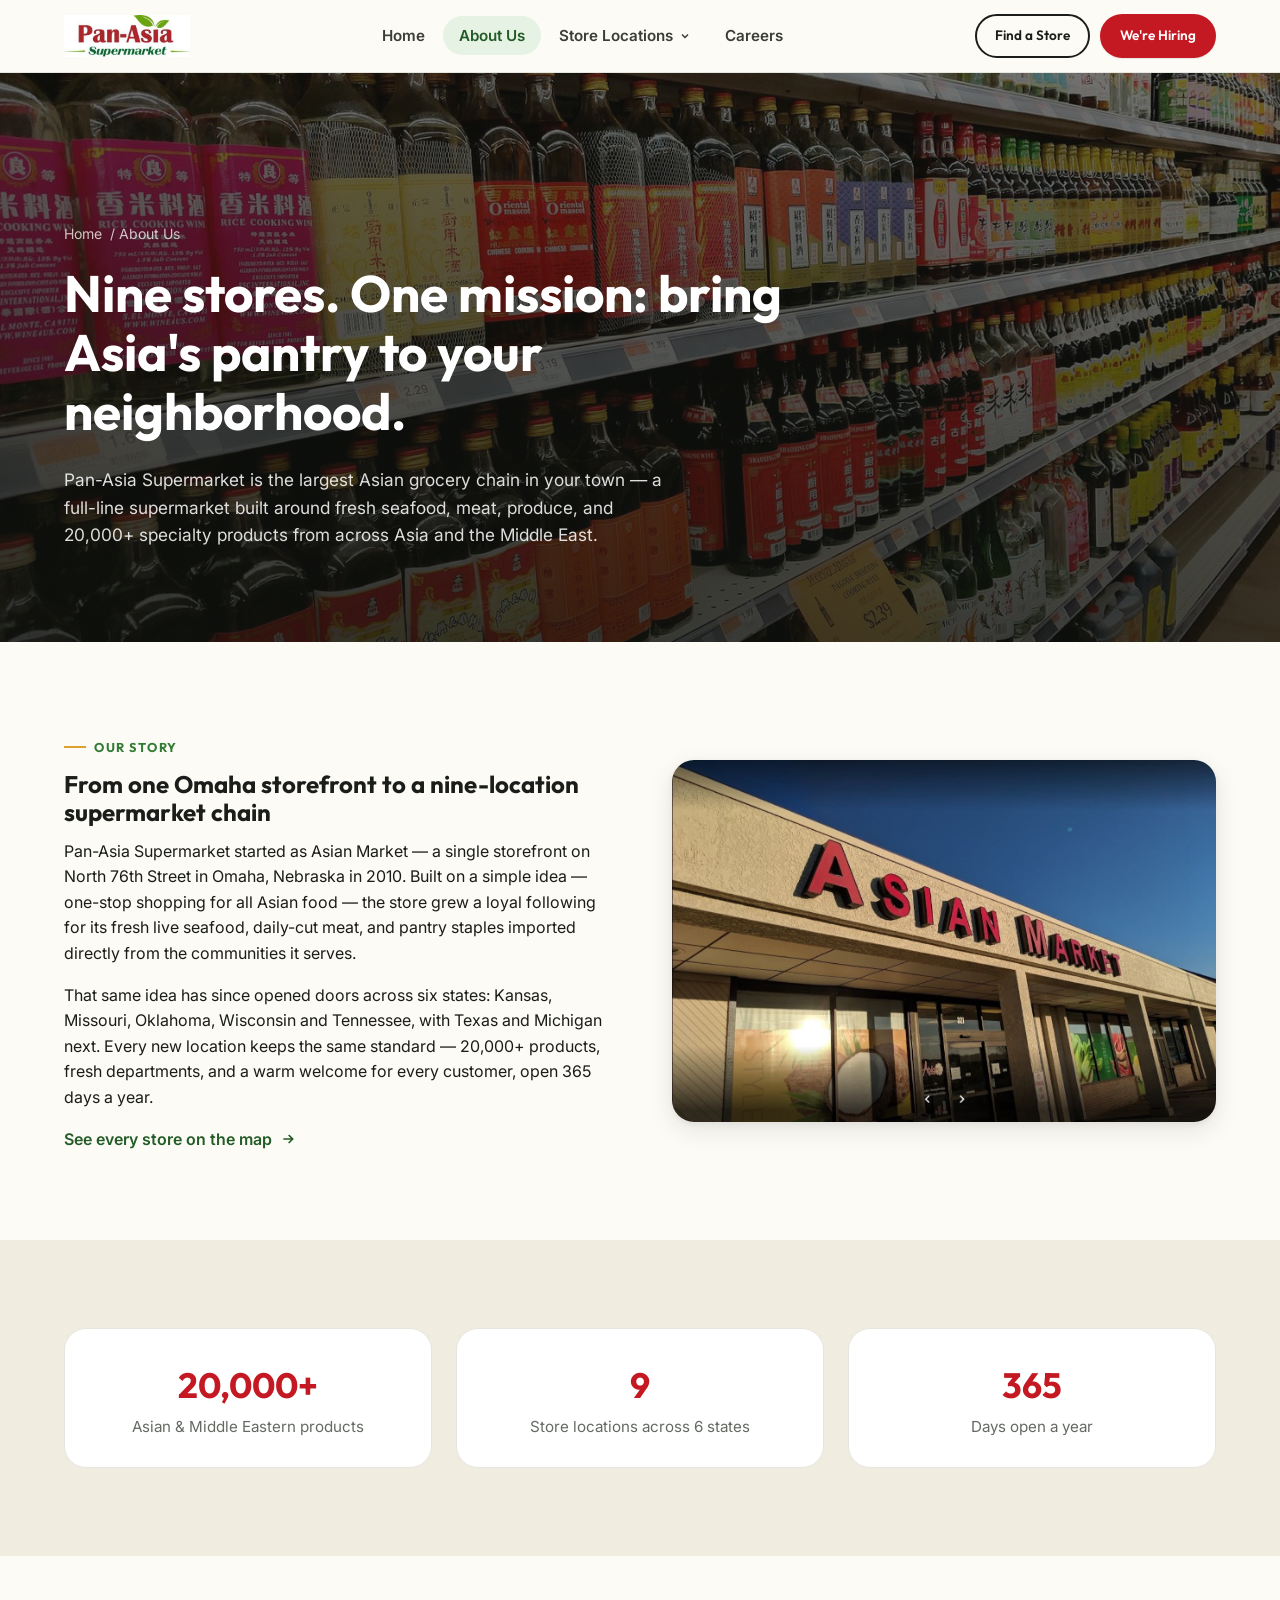
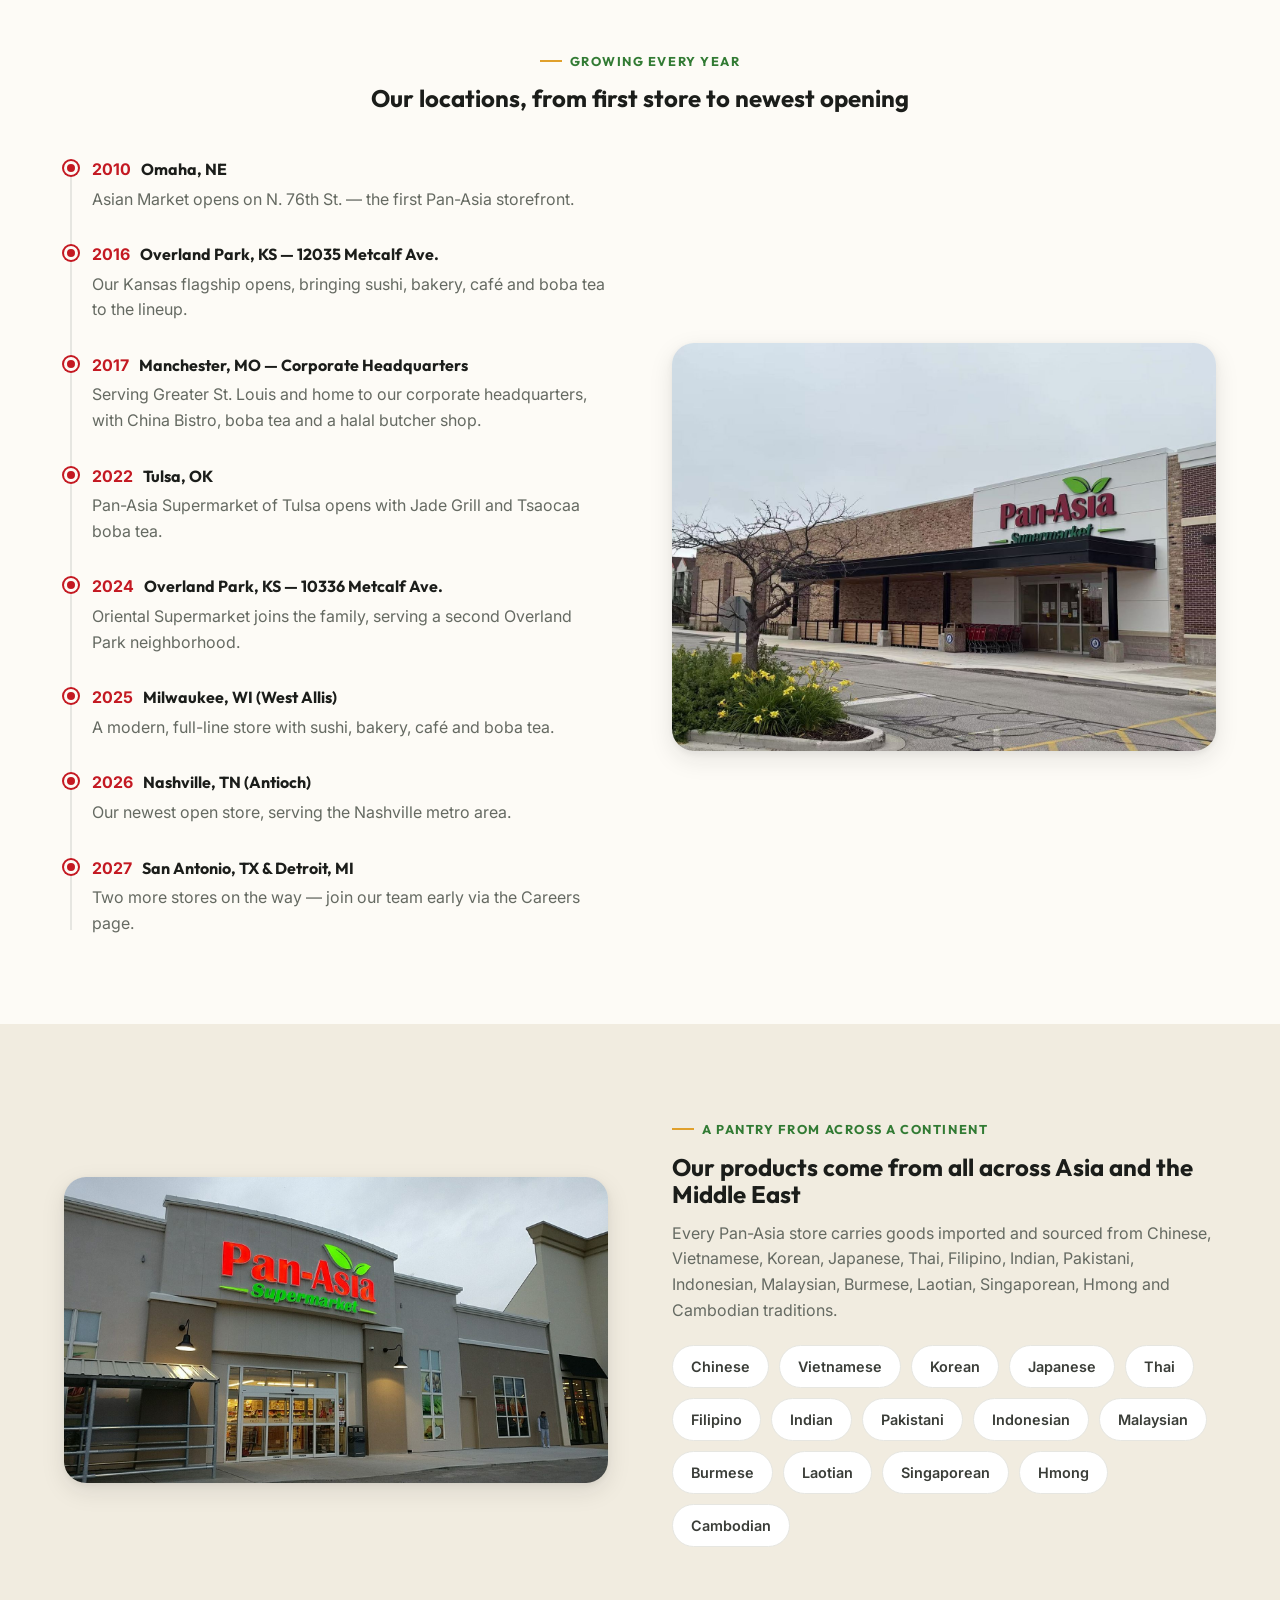
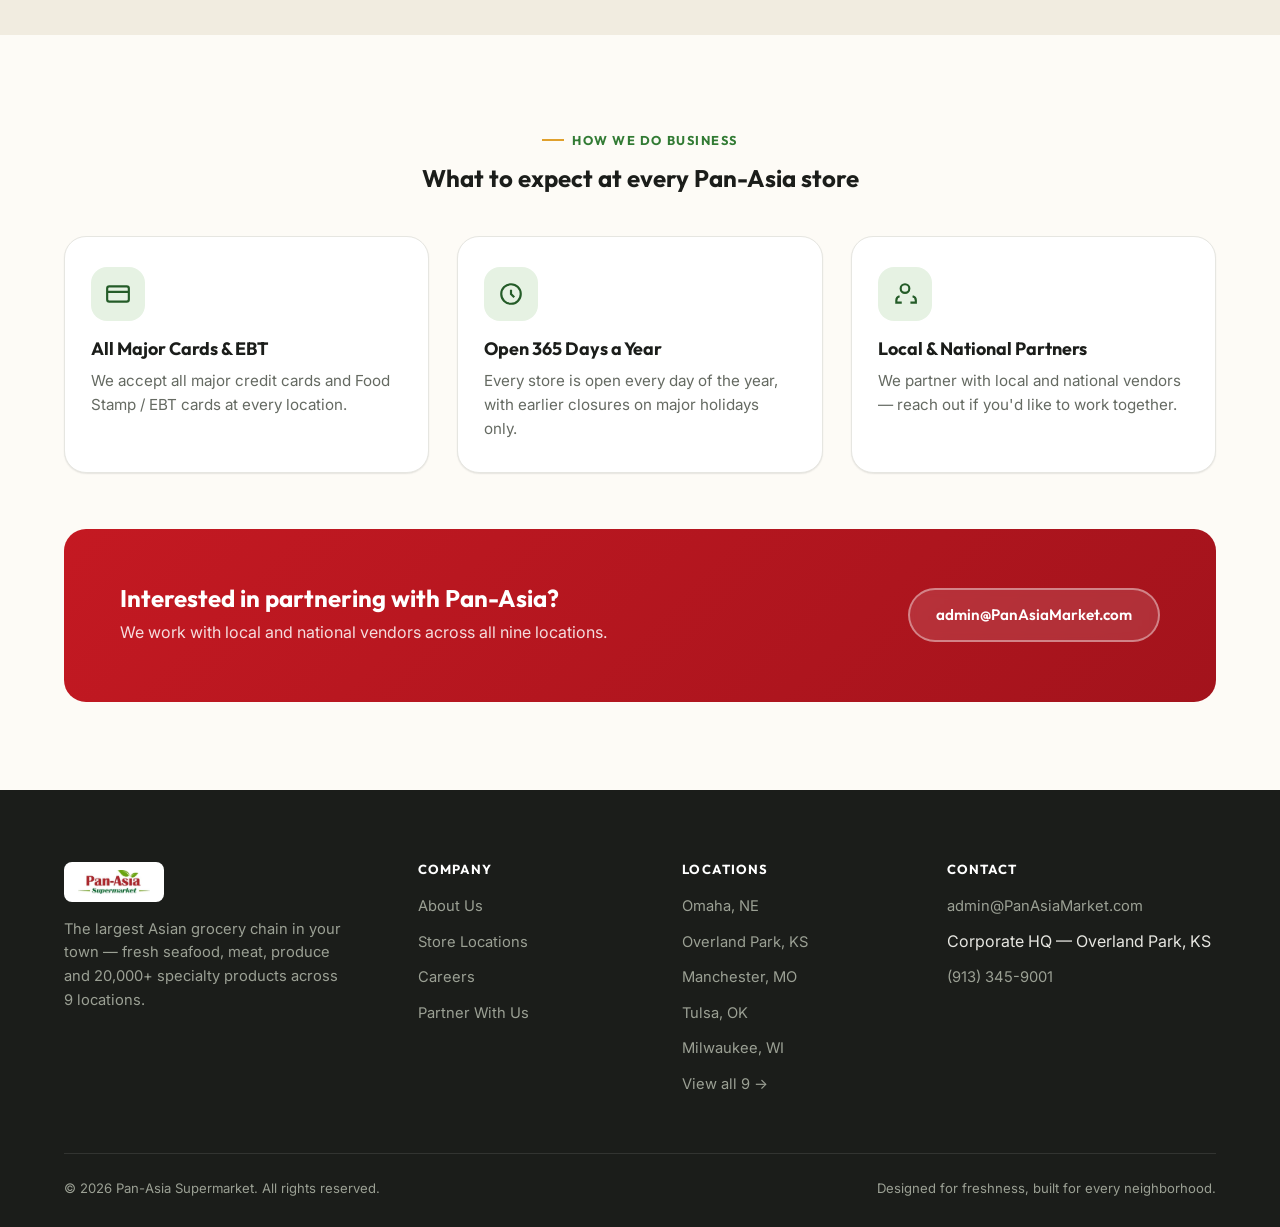
==== about.html @ de49aa9f "Initial commit: Pan-Asia Supermarket website redesign Full static HTML/CSS/JS rebuild of panasiasupe" ====
<!DOCTYPE html>
<html lang="en">
<head>
<meta charset="UTF-8">
<meta name="viewport" content="width=device-width, initial-scale=1.0">
<title>About Us | Pan-Asia Supermarket</title>
<meta name="description" content="From one Omaha storefront in 2010 to nine Asian grocery supermarkets across six states — learn the Pan-Asia Supermarket story.">
<link rel="icon" href="assets/images/logo.jpg">
<link rel="stylesheet" href="css/styles.css">
</head>
<body>

<header class="site-header">
  <div class="header-inner">
    <a class="brand" href="index.html"><img src="assets/images/logo.jpg" alt="Pan-Asia Supermarket logo"></a>
    <nav class="nav-desktop" aria-label="Primary">
      <ul>
        <li><a class="nav-link" href="index.html">Home</a></li>
        <li><a class="nav-link is-active" href="about.html">About Us</a></li>
        <li class="nav-item-dropdown">
          <a class="nav-link" href="locations.html">Store Locations
            <svg class="chev" width="12" height="12" viewBox="0 0 24 24" fill="none" stroke="currentColor" stroke-width="3"><path d="M6 9l6 6 6-6"/></svg>
          </a>
          <div class="dropdown-panel">
            <a class="dropdown-link" href="locations/omaha.html"><strong>Omaha, NE</strong><span>Asian Market · since 2010</span></a>
            <a class="dropdown-link" href="locations/overland-park-12035.html"><strong>Overland Park, KS</strong><span>12035 Metcalf Ave. · HQ</span></a>
            <a class="dropdown-link" href="locations/overland-park-10336.html"><strong>Overland Park, KS</strong><span>10336 Metcalf Ave. · Oriental Supermarket</span></a>
            <a class="dropdown-link" href="locations/manchester.html"><strong>Manchester, MO</strong><span>Greater St. Louis · since 2017</span></a>
            <a class="dropdown-link" href="locations/tulsa.html"><strong>Tulsa, OK</strong><span>since 2022</span></a>
            <a class="dropdown-link" href="locations/milwaukee.html"><strong>Milwaukee, WI</strong><span>West Allis · since 2025</span></a>
            <a class="dropdown-link" href="locations/nashville.html"><strong>Nashville, TN</strong><span>Antioch · since 2026</span></a>
            <a class="dropdown-link" href="locations/san-antonio.html"><strong>San Antonio, TX</strong><span class="tag-soon">Opening early 2027</span></a>
            <a class="dropdown-link" href="locations/detroit.html"><strong>Detroit, MI</strong><span class="tag-soon">Opening 2027</span></a>
          </div>
        </li>
        <li><a class="nav-link" href="employment.html">Careers</a></li>
      </ul>
    </nav>
    <div class="header-cta">
      <a class="btn btn-outline btn-sm" href="locations.html">Find a Store</a>
      <a class="btn btn-primary btn-sm" href="employment.html">We're Hiring</a>
    </div>
    <button class="nav-toggle" data-nav-toggle aria-label="Open menu">
      <svg viewBox="0 0 24 24" fill="none" stroke="currentColor" stroke-width="2"><path d="M3 6h18M3 12h18M3 18h18"/></svg>
    </button>
  </div>
</header>

<div class="nav-mobile" data-nav-mobile>
  <div class="nav-mobile-head">
    <img src="assets/images/logo.jpg" alt="Pan-Asia Supermarket" style="height:34px;">
    <button class="nav-toggle" data-nav-close aria-label="Close menu">
      <svg viewBox="0 0 24 24" fill="none" stroke="currentColor" stroke-width="2"><path d="M6 6l12 12M6 18L18 6"/></svg>
    </button>
  </div>
  <div class="nav-mobile-body">
    <a class="nav-mobile-link" href="index.html">Home</a>
    <a class="nav-mobile-link" href="about.html">About Us</a>
    <a class="nav-mobile-link" href="locations.html">Store Locations</a>
    <a class="nav-mobile-link" href="employment.html">Careers</a>
    <div style="margin-top:24px; display:flex; flex-direction:column; gap:12px;">
      <a class="btn btn-outline btn-block" href="locations.html">Find a Store</a>
      <a class="btn btn-primary btn-block" href="employment.html">We're Hiring</a>
    </div>
  </div>
</div>

<section class="page-hero" style="background-image:url('assets/images/hero-8.jpg');">
  <div class="container">
    <div class="breadcrumb"><a href="index.html">Home</a> / About Us</div>
    <h1>Nine stores. One mission: bring Asia's pantry to your neighborhood.</h1>
    <p class="lead">Pan-Asia Supermarket is the largest Asian grocery chain in your town — a full-line supermarket built around fresh seafood, meat, produce, and 20,000+ specialty products from across Asia and the Middle East.</p>
  </div>
</section>

<section class="section">
  <div class="container">
    <div class="split">
      <div data-reveal>
        <div class="eyebrow">Our story</div>
        <h2>From one Omaha storefront to a nine-location supermarket chain</h2>
        <p>Pan-Asia Supermarket started as Asian Market — a single storefront on North 76th Street in Omaha, Nebraska in 2010. Built on a simple idea — one-stop shopping for all Asian food — the store grew a loyal following for its fresh live seafood, daily-cut meat, and pantry staples imported directly from the communities it serves.</p>
        <p>That same idea has since opened doors across six states: Kansas, Missouri, Oklahoma, Wisconsin and Tennessee, with Texas and Michigan next. Every new location keeps the same standard — 20,000+ products, fresh departments, and a warm welcome for every customer, open 365 days a year.</p>
        <a class="back-link" href="locations.html">See every store on the map
          <svg viewBox="0 0 24 24" fill="none" stroke="currentColor" stroke-width="2.5"><path d="M5 12h14M13 6l6 6-6 6"/></svg>
        </a>
      </div>
      <div class="split-media" data-reveal>
        <img src="assets/images/hero-4.jpg" alt="Asian Market, Pan-Asia Supermarket's original Omaha, NE storefront">
      </div>
    </div>
  </div>
</section>

<section class="section section--alt">
  <div class="container">
    <div class="stat-row" data-reveal>
      <div class="stat-block"><strong>20,000+</strong><span>Asian &amp; Middle Eastern products</span></div>
      <div class="stat-block"><strong>9</strong><span>Store locations across 6 states</span></div>
      <div class="stat-block"><strong>365</strong><span>Days open a year</span></div>
    </div>
  </div>
</section>

<section class="section">
  <div class="container">
    <div class="section-head section-head--center">
      <div class="eyebrow">Growing every year</div>
      <h2>Our locations, from first store to newest opening</h2>
    </div>
    <div class="split">
      <div class="timeline" data-reveal>
        <div class="timeline-item">
          <span class="timeline-year">2010</span><strong>Omaha, NE</strong>
          <p>Asian Market opens on N. 76th St. — the first Pan-Asia storefront.</p>
        </div>
        <div class="timeline-item">
          <span class="timeline-year">2016</span><strong>Overland Park, KS — 12035 Metcalf Ave.</strong>
          <p>Our Kansas flagship opens, bringing sushi, bakery, café and boba tea to the lineup.</p>
        </div>
        <div class="timeline-item">
          <span class="timeline-year">2017</span><strong>Manchester, MO — Corporate Headquarters</strong>
          <p>Serving Greater St. Louis and home to our corporate headquarters, with China Bistro, boba tea and a halal butcher shop.</p>
        </div>
        <div class="timeline-item">
          <span class="timeline-year">2022</span><strong>Tulsa, OK</strong>
          <p>Pan-Asia Supermarket of Tulsa opens with Jade Grill and Tsaocaa boba tea.</p>
        </div>
        <div class="timeline-item">
          <span class="timeline-year">2024</span><strong>Overland Park, KS — 10336 Metcalf Ave.</strong>
          <p>Oriental Supermarket joins the family, serving a second Overland Park neighborhood.</p>
        </div>
        <div class="timeline-item">
          <span class="timeline-year">2025</span><strong>Milwaukee, WI (West Allis)</strong>
          <p>A modern, full-line store with sushi, bakery, café and boba tea.</p>
        </div>
        <div class="timeline-item">
          <span class="timeline-year">2026</span><strong>Nashville, TN (Antioch)</strong>
          <p>Our newest open store, serving the Nashville metro area.</p>
        </div>
        <div class="timeline-item">
          <span class="timeline-year">2027</span><strong>San Antonio, TX &amp; Detroit, MI</strong>
          <p>Two more stores on the way — join our team early via the Careers page.</p>
        </div>
      </div>
      <div class="split-media" data-reveal>
        <img src="assets/images/hero-2.jpg" alt="Pan-Asia Supermarket storefront exterior">
      </div>
    </div>
  </div>
</section>

<section class="section section--alt">
  <div class="container">
    <div class="split">
      <div class="split-media" data-reveal>
        <img src="assets/images/hero-1.jpg" alt="Grocery aisle stocked with Korean sauces and pantry staples">
      </div>
      <div data-reveal>
        <div class="eyebrow">A pantry from across a continent</div>
        <h2>Our products come from all across Asia and the Middle East</h2>
        <p class="color-muted">Every Pan-Asia store carries goods imported and sourced from Chinese, Vietnamese, Korean, Japanese, Thai, Filipino, Indian, Pakistani, Indonesian, Malaysian, Burmese, Laotian, Singaporean, Hmong and Cambodian traditions.</p>
        <div class="pill-list" style="margin-top:22px;">
          <span class="pill">Chinese</span><span class="pill">Vietnamese</span><span class="pill">Korean</span>
          <span class="pill">Japanese</span><span class="pill">Thai</span><span class="pill">Filipino</span>
          <span class="pill">Indian</span><span class="pill">Pakistani</span><span class="pill">Indonesian</span>
          <span class="pill">Malaysian</span><span class="pill">Burmese</span><span class="pill">Laotian</span>
          <span class="pill">Singaporean</span><span class="pill">Hmong</span><span class="pill">Cambodian</span>
        </div>
      </div>
    </div>
  </div>
</section>

<section class="section">
  <div class="container">
    <div class="section-head section-head--center">
      <div class="eyebrow">How we do business</div>
      <h2>What to expect at every Pan-Asia store</h2>
    </div>
    <div class="grid grid-3">
      <div class="card feature-card" data-reveal>
        <div class="feature-icon"><svg viewBox="0 0 24 24" fill="none" stroke="currentColor" stroke-width="2"><rect x="2" y="5" width="20" height="14" rx="2"/><path d="M2 10h20"/></svg></div>
        <h3>All Major Cards &amp; EBT</h3>
        <p>We accept all major credit cards and Food Stamp / EBT cards at every location.</p>
      </div>
      <div class="card feature-card" data-reveal>
        <div class="feature-icon"><svg viewBox="0 0 24 24" fill="none" stroke="currentColor" stroke-width="2"><path d="M12 8v4l3 3"/><circle cx="12" cy="12" r="9"/></svg></div>
        <h3>Open 365 Days a Year</h3>
        <p>Every store is open every day of the year, with earlier closures on major holidays only.</p>
      </div>
      <div class="card feature-card" data-reveal>
        <div class="feature-icon"><svg viewBox="0 0 24 24" fill="none" stroke="currentColor" stroke-width="2"><path d="M17 20h5v-2a4 4 0 0 0-3-3.87M9 20H4v-2a4 4 0 0 1 3-3.87m5-3.13a4 4 0 1 0 0-8 4 4 0 0 0 0 8z"/></svg></div>
        <h3>Local &amp; National Partners</h3>
        <p>We partner with local and national vendors — reach out if you'd like to work together.</p>
      </div>
    </div>
    <div class="cta-banner" style="margin-top:56px;" data-reveal>
      <div>
        <h2>Interested in partnering with Pan-Asia?</h2>
        <p>We work with local and national vendors across all nine locations.</p>
      </div>
      <a class="btn btn-ghost-light" href="mailto:admin@panasiamarket.com">admin@PanAsiaMarket.com</a>
    </div>
  </div>
</section>

<footer class="site-footer">
  <div class="container">
    <div class="footer-grid">
      <div class="footer-brand">
        <img src="assets/images/logo.jpg" alt="Pan-Asia Supermarket">
        <p>The largest Asian grocery chain in your town — fresh seafood, meat, produce and 20,000+ specialty products across 9 locations.</p>
      </div>
      <div class="footer-col">
        <h4>Company</h4>
        <ul>
          <li><a href="about.html">About Us</a></li>
          <li><a href="locations.html">Store Locations</a></li>
          <li><a href="employment.html">Careers</a></li>
          <li><a href="mailto:admin@panasiamarket.com">Partner With Us</a></li>
        </ul>
      </div>
      <div class="footer-col">
        <h4>Locations</h4>
        <ul>
          <li><a href="locations/omaha.html">Omaha, NE</a></li>
          <li><a href="locations/overland-park-12035.html">Overland Park, KS</a></li>
          <li><a href="locations/manchester.html">Manchester, MO</a></li>
          <li><a href="locations/tulsa.html">Tulsa, OK</a></li>
          <li><a href="locations/milwaukee.html">Milwaukee, WI</a></li>
          <li><a href="locations.html">View all 9 →</a></li>
        </ul>
      </div>
      <div class="footer-col">
        <h4>Contact</h4>
        <ul>
          <li><a href="mailto:admin@panasiamarket.com">admin@PanAsiaMarket.com</a></li>
          <li>Corporate HQ — Overland Park, KS</li>
          <li><a href="tel:+19133459001">(913) 345-9001</a></li>
        </ul>
      </div>
    </div>
    <div class="footer-bottom">
      <span>© <span data-year>2026</span> Pan-Asia Supermarket. All rights reserved.</span>
      <span>Designed for freshness, built for every neighborhood.</span>
    </div>
  </div>
</footer>

<script src="js/main.js"></script>
</body>
</html>
---- css/styles.css ----
/* =========================================================
   Pan-Asia Supermarket — Design System & Site Styles
   ========================================================= */

@import url("https://fonts.googleapis.com/css2?family=Outfit:wght@500;600;700;800&family=Inter:wght@400;500;600;700&display=swap");

:root {
  /* Brand colors sampled from the Pan-Asia logo */
  --red-700: #a3131c;
  --red-600: #c41922;
  --red-500: #d9202a;
  --red-100: #fbe6e7;

  --green-700: #245c28;
  --green-600: #327b34;
  --green-500: #479a49;
  --green-100: #e6f2e3;

  --gold-500: #e0a02c;
  --gold-100: #fbf0da;

  --ink-900: #1b1d1a;
  --ink-700: #3a3d38;
  --ink-500: #656a62;
  --ink-300: #9ba094;
  --ink-100: #e6e6e1;

  --cream-50: #fdfbf6;
  --cream-100: #f7f2e8;
  --sand-100: #f1ece0;
  --white: #ffffff;

  --shadow-sm: 0 1px 2px rgba(27, 29, 26, 0.06), 0 1px 1px rgba(27, 29, 26, 0.04);
  --shadow-md: 0 8px 24px rgba(27, 29, 26, 0.10), 0 2px 6px rgba(27, 29, 26, 0.06);
  --shadow-lg: 0 24px 48px rgba(27, 29, 26, 0.16), 0 8px 16px rgba(27, 29, 26, 0.08);

  --radius-sm: 8px;
  --radius-md: 14px;
  --radius-lg: 22px;
  --radius-full: 999px;

  --font-display: "Outfit", "Segoe UI", sans-serif;
  --font-body: "Inter", "Segoe UI", sans-serif;

  --container: 1200px;
}

/* ---------- Reset ---------- */
*, *::before, *::after { box-sizing: border-box; }
html { scroll-behavior: smooth; }
body {
  margin: 0;
  font-family: var(--font-body);
  color: var(--ink-900);
  background: var(--cream-50);
  line-height: 1.6;
  -webkit-font-smoothing: antialiased;
}
img { max-width: 100%; display: block; }
a { color: inherit; text-decoration: none; }
ul { list-style: none; margin: 0; padding: 0; }
h1, h2, h3, h4 {
  font-family: var(--font-display);
  line-height: 1.15;
  margin: 0 0 0.5em;
  color: var(--ink-900);
  font-weight: 700;
}
p { margin: 0 0 1em; }
button { font-family: inherit; cursor: pointer; }
input, textarea, select { font-family: inherit; font-size: 1rem; }

.container {
  width: 100%;
  max-width: var(--container);
  margin: 0 auto;
  padding: 0 24px;
}

.section {
  padding: 88px 0;
}
.section--tight { padding: 56px 0; }
.section--alt { background: var(--sand-100); }
.section--dark {
  background: linear-gradient(160deg, var(--ink-900), #262922);
  color: var(--cream-100);
}
.section--dark h1, .section--dark h2, .section--dark h3 { color: var(--white); }

.eyebrow {
  display: inline-flex;
  align-items: center;
  gap: 8px;
  font-family: var(--font-display);
  font-size: 0.8rem;
  font-weight: 700;
  letter-spacing: 0.12em;
  text-transform: uppercase;
  color: var(--green-600);
  margin-bottom: 14px;
}
.eyebrow::before {
  content: "";
  width: 22px;
  height: 2px;
  background: var(--gold-500);
  display: inline-block;
}

.section-head { max-width: 720px; margin: 0 0 44px; }
.section-head--center { margin-left: auto; margin-right: auto; text-align: center; }
.section-head p { color: var(--ink-500); font-size: 1.05rem; }

/* ---------- Buttons ---------- */
.btn {
  display: inline-flex;
  align-items: center;
  justify-content: center;
  gap: 8px;
  padding: 13px 26px;
  border-radius: var(--radius-full);
  font-family: var(--font-display);
  font-weight: 600;
  font-size: 0.95rem;
  border: 2px solid transparent;
  transition: transform 0.15s ease, box-shadow 0.15s ease, background-color 0.15s ease, color 0.15s ease;
  white-space: nowrap;
}
.btn:hover { transform: translateY(-2px); }
.btn-primary { background: var(--red-600); color: var(--white); box-shadow: var(--shadow-sm); }
.btn-primary:hover { background: var(--red-700); box-shadow: var(--shadow-md); }
.btn-secondary { background: var(--green-600); color: var(--white); }
.btn-secondary:hover { background: var(--green-700); box-shadow: var(--shadow-md); }
.btn-outline { background: transparent; border-color: currentColor; color: var(--ink-900); }
.btn-outline:hover { background: var(--ink-900); color: var(--white); }
.btn-ghost-light { background: rgba(255,255,255,0.12); color: var(--white); border-color: rgba(255,255,255,0.4); backdrop-filter: blur(4px); }
.btn-ghost-light:hover { background: var(--white); color: var(--ink-900); }
.btn-block { width: 100%; }
.btn-sm { padding: 9px 18px; font-size: 0.85rem; }

/* ---------- Header ---------- */
.site-header {
  position: sticky;
  top: 0;
  z-index: 100;
  background: rgba(253, 251, 246, 0.92);
  backdrop-filter: blur(10px);
  border-bottom: 1px solid var(--ink-100);
}
.header-inner {
  display: flex;
  align-items: center;
  justify-content: space-between;
  gap: 24px;
  padding: 14px 24px;
  max-width: var(--container);
  margin: 0 auto;
}
.brand { display: flex; align-items: center; gap: 10px; }
.brand img { height: 42px; width: auto; }

.nav-desktop { display: flex; align-items: center; gap: 4px; }
.nav-desktop > ul { display: flex; align-items: center; gap: 2px; }
.nav-link {
  padding: 10px 16px;
  border-radius: var(--radius-full);
  font-weight: 600;
  font-size: 0.95rem;
  color: var(--ink-700);
  transition: background 0.15s ease, color 0.15s ease;
}
.nav-link:hover, .nav-link.is-active { background: var(--green-100); color: var(--green-700); }

.nav-item-dropdown { position: relative; }
.nav-item-dropdown > .nav-link { display: inline-flex; align-items: center; gap: 6px; }
.nav-item-dropdown > .nav-link .chev { transition: transform 0.15s ease; }
.nav-item-dropdown:hover > .nav-link .chev,
.nav-item-dropdown.is-open > .nav-link .chev { transform: rotate(180deg); }

.dropdown-panel {
  position: absolute;
  top: calc(100% + 10px);
  left: 50%;
  transform: translateX(-50%) translateY(6px);
  width: 560px;
  max-width: 90vw;
  background: var(--white);
  border-radius: var(--radius-md);
  box-shadow: var(--shadow-lg);
  padding: 16px;
  display: grid;
  grid-template-columns: 1fr 1fr;
  gap: 4px;
  opacity: 0;
  visibility: hidden;
  transition: opacity 0.15s ease, transform 0.15s ease, visibility 0.15s ease;
}
.nav-item-dropdown:hover .dropdown-panel,
.nav-item-dropdown.is-open .dropdown-panel {
  opacity: 1;
  visibility: visible;
  transform: translateX(-50%) translateY(0);
}
.dropdown-link {
  display: flex;
  flex-direction: column;
  gap: 2px;
  padding: 10px 14px;
  border-radius: var(--radius-sm);
  color: var(--ink-700);
}
.dropdown-link:hover { background: var(--cream-100); color: var(--red-600); }
.dropdown-link strong { font-family: var(--font-display); font-size: 0.92rem; color: inherit; }
.dropdown-link span { font-size: 0.8rem; color: var(--ink-500); }
.dropdown-link .tag-soon { color: var(--gold-500); font-weight: 600; }

.header-cta { display: flex; align-items: center; gap: 10px; }
.nav-toggle {
  display: none;
  width: 44px; height: 44px;
  border-radius: var(--radius-full);
  border: 1px solid var(--ink-100);
  background: var(--white);
  align-items: center;
  justify-content: center;
}
.nav-toggle svg { width: 20px; height: 20px; }

.nav-mobile {
  display: none;
  position: fixed;
  inset: 0;
  z-index: 200;
  background: var(--white);
  overflow-y: auto;
}
.nav-mobile.is-open { display: block; }
.nav-mobile-head {
  display: flex; align-items: center; justify-content: space-between;
  padding: 14px 20px; border-bottom: 1px solid var(--ink-100);
}
.nav-mobile-body { padding: 12px 20px 40px; }
.nav-mobile-link {
  display: block;
  padding: 14px 4px;
  font-family: var(--font-display);
  font-weight: 600;
  font-size: 1.1rem;
  border-bottom: 1px solid var(--ink-100);
}
.nav-mobile-sub { padding-left: 16px; }
.nav-mobile-sub .nav-mobile-link { font-size: 0.98rem; font-weight: 500; color: var(--ink-700); }
.nav-mobile-group-label {
  padding: 18px 4px 6px;
  font-size: 0.78rem;
  letter-spacing: 0.08em;
  text-transform: uppercase;
  color: var(--ink-500);
  font-weight: 700;
}

/* ---------- Hero ---------- */
.hero {
  position: relative;
  min-height: 88vh;
  display: flex;
  align-items: center;
  overflow: hidden;
  color: var(--white);
}
.hero-slides { position: absolute; inset: 0; }
.hero-slide {
  position: absolute; inset: 0;
  background-size: cover;
  background-position: center;
  opacity: 0;
  transition: opacity 1.4s ease;
}
.hero-slide.is-active { opacity: 1; }
.hero-scrim {
  position: absolute; inset: 0;
  background: linear-gradient(190deg, rgba(20,22,18,0.35) 0%, rgba(18,20,16,0.72) 68%, rgba(15,17,14,0.9) 100%);
}
.hero-content { position: relative; z-index: 2; padding: 120px 0 100px; }
.hero-badge {
  display: inline-flex; align-items: center; gap: 8px;
  background: rgba(255,255,255,0.14);
  border: 1px solid rgba(255,255,255,0.35);
  padding: 8px 16px;
  border-radius: var(--radius-full);
  font-size: 0.85rem;
  font-weight: 600;
  backdrop-filter: blur(4px);
  margin-bottom: 22px;
}
.hero-content h1 {
  font-size: clamp(2.4rem, 5.4vw, 4.2rem);
  max-width: 780px;
  color: var(--white);
}
.hero-content h1 em { font-style: normal; color: #ffd18a; }
.hero-content p.lead {
  max-width: 560px;
  font-size: 1.15rem;
  color: rgba(255,255,255,0.88);
}
.hero-actions { display: flex; gap: 14px; flex-wrap: wrap; margin-top: 30px; }
.hero-stats {
  display: grid;
  grid-template-columns: repeat(4, auto);
  gap: 34px;
  margin-top: 56px;
  padding-top: 28px;
  border-top: 1px solid rgba(255,255,255,0.22);
  max-width: 720px;
}
.hero-stat strong { display: block; font-family: var(--font-display); font-size: 1.8rem; }
.hero-stat span { font-size: 0.82rem; color: rgba(255,255,255,0.72); }
.hero-dots {
  position: absolute; z-index: 3; bottom: 28px; left: 0; right: 0;
  display: flex; justify-content: center; gap: 8px;
}
.hero-dot {
  width: 8px; height: 8px; border-radius: 50%;
  background: rgba(255,255,255,0.4);
  border: none; padding: 0;
  transition: background 0.2s ease, width 0.2s ease;
}
.hero-dot.is-active { background: var(--white); width: 26px; border-radius: 6px; }

/* Simple page header (non-slideshow) for interior pages */
.page-hero {
  position: relative;
  color: var(--white);
  padding: 150px 0 76px;
  background-size: cover;
  background-position: center;
}
.page-hero--flat { background: linear-gradient(135deg, var(--ink-900), var(--green-700)); }
.page-hero::after {
  content: "";
  position: absolute; inset: 0;
  background: linear-gradient(190deg, rgba(19,21,17,0.55), rgba(16,18,14,0.86));
  z-index: 0;
}
.page-hero .container { position: relative; z-index: 1; }
.page-hero h1 { color: var(--white); font-size: clamp(2rem, 4.6vw, 3.2rem); max-width: 760px; }
.page-hero p.lead { max-width: 620px; font-size: 1.08rem; color: rgba(255,255,255,0.86); }
.breadcrumb { display: flex; gap: 8px; align-items: center; font-size: 0.88rem; color: rgba(255,255,255,0.75); margin-bottom: 18px; }
.breadcrumb a:hover { color: var(--white); }

/* ---------- Cards / grids ---------- */
.grid { display: grid; gap: 28px; }
.grid-3 { grid-template-columns: repeat(3, 1fr); }
.grid-4 { grid-template-columns: repeat(4, 1fr); }
.grid-2 { grid-template-columns: repeat(2, 1fr); }

.card {
  background: var(--white);
  border-radius: var(--radius-lg);
  box-shadow: var(--shadow-sm);
  overflow: hidden;
  transition: transform 0.2s ease, box-shadow 0.2s ease;
  border: 1px solid var(--ink-100);
}
.card:hover { transform: translateY(-4px); box-shadow: var(--shadow-md); }

.feature-card { padding: 30px 26px; text-align: left; }
.feature-icon {
  width: 54px; height: 54px;
  border-radius: 16px;
  background: var(--green-100);
  color: var(--green-700);
  display: flex; align-items: center; justify-content: center;
  margin-bottom: 18px;
}
.feature-icon svg { width: 26px; height: 26px; }
.feature-card h3 { font-size: 1.12rem; }
.feature-card p { color: var(--ink-500); font-size: 0.95rem; margin: 0; }

/* store / location cards */
.store-card { display: flex; flex-direction: column; }
.store-card-media { position: relative; height: 190px; background: var(--sand-100); }
.store-card-media img { width: 100%; height: 100%; object-fit: cover; }
.store-card-badges { position: absolute; top: 12px; left: 12px; display: flex; gap: 6px; }
.badge {
  display: inline-flex; align-items: center; gap: 5px;
  padding: 5px 12px;
  border-radius: var(--radius-full);
  font-size: 0.72rem;
  font-weight: 700;
  letter-spacing: 0.03em;
  text-transform: uppercase;
}
.badge-hq { background: var(--ink-900); color: var(--white); }
.badge-soon { background: var(--gold-100); color: #8a5c0f; }
.badge-since { background: rgba(255,255,255,0.92); color: var(--ink-900); }
.badge-open { background: var(--green-100); color: var(--green-700); }

.store-card-body { padding: 22px 24px 26px; display: flex; flex-direction: column; gap: 10px; flex: 1; }
.store-card-body h3 { font-size: 1.2rem; margin-bottom: 0; }
.store-card-sub { color: var(--ink-500); font-size: 0.88rem; margin-top: -6px; }
.store-card-addr {
  display: flex; gap: 8px; align-items: flex-start;
  font-size: 0.92rem; color: var(--ink-700);
}
.store-card-addr svg { flex: none; width: 17px; height: 17px; margin-top: 2px; color: var(--red-600); }
.store-card-actions { margin-top: auto; display: flex; gap: 10px; padding-top: 14px; flex-wrap: wrap; }

/* origin / product pill list */
.pill-list { display: flex; flex-wrap: wrap; gap: 10px; }
.pill {
  padding: 9px 18px;
  border-radius: var(--radius-full);
  background: var(--white);
  border: 1px solid var(--ink-100);
  font-size: 0.9rem;
  font-weight: 600;
  color: var(--ink-700);
}

/* stat blocks */
.stat-row { display: grid; grid-template-columns: repeat(3, 1fr); gap: 24px; }
.stat-block {
  background: var(--white);
  border: 1px solid var(--ink-100);
  border-radius: var(--radius-lg);
  padding: 28px;
  text-align: center;
}
.stat-block strong { display: block; font-family: var(--font-display); font-size: 2.2rem; color: var(--red-600); }
.stat-block span { color: var(--ink-500); font-size: 0.95rem; }

/* timeline (About page growth story) */
.timeline { position: relative; padding-left: 28px; }
.timeline::before {
  content: ""; position: absolute; left: 6px; top: 6px; bottom: 6px; width: 2px;
  background: var(--ink-100);
}
.timeline-item { position: relative; padding-bottom: 30px; }
.timeline-item:last-child { padding-bottom: 0; }
.timeline-item::before {
  content: ""; position: absolute; left: -28px; top: 4px;
  width: 14px; height: 14px; border-radius: 50%;
  background: var(--red-600); border: 3px solid var(--cream-50);
  box-shadow: 0 0 0 2px var(--red-600);
}
.timeline-item strong { font-family: var(--font-display); color: var(--ink-900); }
.timeline-item .timeline-year { color: var(--red-600); font-weight: 700; margin-right: 10px; }
.timeline-item p { margin: 4px 0 0; color: var(--ink-500); }

/* ---------- Map ---------- */
.map-shell {
  border-radius: var(--radius-lg);
  overflow: hidden;
  box-shadow: var(--shadow-md);
  border: 1px solid var(--ink-100);
}
.map-canvas { width: 100%; height: 100%; background: var(--sand-100); }
.map-canvas.h-lg { height: 560px; }
.map-canvas.h-md { height: 420px; }
.map-canvas.h-sm { height: 320px; }
.leaflet-popup-content-wrapper { border-radius: var(--radius-md); }
.map-popup { font-family: var(--font-body); min-width: 190px; }
.map-popup h4 { font-family: var(--font-display); font-size: 0.98rem; margin: 0 0 4px; }
.map-popup p { margin: 0 0 8px; font-size: 0.85rem; color: var(--ink-500); }
.map-popup a.btn { padding: 7px 14px; font-size: 0.78rem; }
.map-marker-pin {
  width: 34px; height: 34px;
  border-radius: 50% 50% 50% 0;
  background: var(--red-600);
  transform: rotate(-45deg);
  border: 3px solid var(--white);
  box-shadow: var(--shadow-sm);
  display: flex; align-items: center; justify-content: center;
}
.map-marker-pin.is-soon { background: var(--gold-500); }
.map-marker-pin span { transform: rotate(45deg); color: var(--white); font-size: 13px; font-weight: 800; font-family: var(--font-display); }

.map-legend { display: flex; gap: 22px; flex-wrap: wrap; margin-top: 18px; font-size: 0.88rem; color: var(--ink-500); }
.map-legend span { display: inline-flex; align-items: center; gap: 8px; }
.legend-dot { width: 12px; height: 12px; border-radius: 50%; display: inline-block; }

/* ---------- Split layout ---------- */
.split {
  display: grid;
  grid-template-columns: 1fr 1fr;
  gap: 64px;
  align-items: center;
}
.split-media img { border-radius: var(--radius-lg); box-shadow: var(--shadow-md); width: 100%; }
.split-media.is-collage { position: relative; }
.checklist { display: flex; flex-direction: column; gap: 14px; margin: 22px 0 0; }
.checklist li { display: flex; gap: 12px; align-items: flex-start; font-size: 1rem; color: var(--ink-700); }
.checklist svg { flex: none; width: 22px; height: 22px; color: var(--green-600); margin-top: 1px; }

/* ---------- Info cards (store detail page) ---------- */
.info-card {
  background: var(--white);
  border: 1px solid var(--ink-100);
  border-radius: var(--radius-lg);
  padding: 28px;
}
.info-card h3 {
  display: flex; align-items: center; gap: 10px;
  font-size: 1.05rem;
  margin-bottom: 16px;
}
.info-card h3 svg { width: 20px; height: 20px; color: var(--red-600); }
.hours-table { width: 100%; border-collapse: collapse; font-size: 0.95rem; }
.hours-table td { padding: 7px 0; border-bottom: 1px dashed var(--ink-100); }
.hours-table tr:last-child td { border-bottom: none; }
.hours-table td:first-child { color: var(--ink-500); }
.hours-table td:last-child { text-align: right; font-weight: 600; }
.dept-tags { display: flex; flex-wrap: wrap; gap: 8px; }
.dept-tags span {
  background: var(--cream-100);
  padding: 7px 13px;
  border-radius: var(--radius-full);
  font-size: 0.84rem;
  font-weight: 600;
  color: var(--ink-700);
}

/* ---------- Café & Boba / in-store dining ---------- */
.dining-grid { display: grid; grid-template-columns: repeat(2, 1fr); gap: 24px; }
.dining-card {
  background: var(--white);
  border: 1px solid var(--ink-100);
  border-radius: var(--radius-lg);
  overflow: hidden;
  display: flex;
  flex-direction: column;
}
.dining-card-media {
  height: 160px;
  background: linear-gradient(135deg, var(--green-100), var(--sand-100));
  display: flex;
  align-items: center;
  justify-content: center;
  color: var(--green-700);
  position: relative;
}
.dining-card-media img { width: 100%; height: 100%; object-fit: cover; }
.dining-card-media svg { width: 40px; height: 40px; opacity: 0.55; }
.dining-card-kind {
  position: absolute; top: 12px; left: 12px;
  padding: 5px 12px;
  border-radius: var(--radius-full);
  font-size: 0.72rem;
  font-weight: 700;
  letter-spacing: 0.03em;
  text-transform: uppercase;
  background: rgba(255,255,255,0.92);
  color: var(--ink-900);
}
.dining-card-body { padding: 22px; display: flex; flex-direction: column; gap: 12px; flex: 1; }
.dining-card-body h3 { font-size: 1.08rem; margin: 0; }
.dining-card-actions { margin-top: auto; display: flex; gap: 10px; flex-wrap: wrap; }
.dining-card-note { font-size: 0.84rem; color: var(--ink-500); }

.social-row { display: flex; gap: 10px; flex-wrap: wrap; }
.social-badge {
  width: 42px; height: 42px;
  border-radius: 50%;
  color: var(--white);
  display: flex; align-items: center; justify-content: center;
  transition: transform 0.15s ease, box-shadow 0.15s ease;
  box-shadow: var(--shadow-sm);
}
.social-badge svg { width: 20px; height: 20px; }
.social-badge:hover { transform: translateY(-3px) scale(1.05); box-shadow: var(--shadow-md); }

/* ---------- Employment ---------- */
.job-card {
  background: var(--white);
  border: 1px solid var(--ink-100);
  border-radius: var(--radius-lg);
  padding: 26px;
  display: flex;
  flex-direction: column;
  gap: 14px;
}
.job-card-head { display: flex; justify-content: space-between; align-items: flex-start; gap: 12px; }
.job-card-head h3 { margin: 0; font-size: 1.15rem; }
.position-list { display: flex; flex-wrap: wrap; gap: 8px; }
.position-chip {
  background: var(--sand-100);
  padding: 7px 14px;
  border-radius: var(--radius-full);
  font-size: 0.84rem;
  font-weight: 600;
  color: var(--ink-700);
}
.role-row {
  display: flex; align-items: center; justify-content: space-between;
  padding: 14px 18px;
  border: 1px solid var(--ink-100);
  border-radius: var(--radius-md);
  gap: 12px;
  flex-wrap: wrap;
}
.role-row strong { font-family: var(--font-display); font-size: 0.98rem; }
.role-row span { color: var(--ink-500); font-size: 0.86rem; }

.perk-row { display: flex; flex-wrap: wrap; gap: 18px; }
.perk {
  flex: 1 1 200px;
  display: flex; gap: 12px; align-items: flex-start;
  background: var(--white);
  border: 1px solid var(--ink-100);
  border-radius: var(--radius-md);
  padding: 18px;
}
.perk svg { width: 22px; height: 22px; color: var(--green-600); flex: none; }
.perk strong { display: block; font-family: var(--font-display); font-size: 0.95rem; }
.perk span { font-size: 0.85rem; color: var(--ink-500); }

.doc-download {
  display: flex; align-items: center; gap: 16px;
  background: var(--white);
  border: 1px solid var(--ink-100);
  border-radius: var(--radius-md);
  padding: 18px 20px;
}
.doc-download svg { width: 30px; height: 30px; color: var(--red-600); flex: none; }
.doc-download strong { display: block; font-size: 0.98rem; }
.doc-download span { font-size: 0.82rem; color: var(--ink-500); }
.doc-download .btn { margin-left: auto; }

/* ---------- Contact / form ---------- */
.contact-form { display: grid; gap: 16px; }
.form-row { display: grid; grid-template-columns: 1fr 1fr; gap: 16px; }
.field label {
  display: block; font-size: 0.85rem; font-weight: 600; color: var(--ink-700); margin-bottom: 6px;
}
.field input, .field textarea {
  width: 100%;
  padding: 13px 16px;
  border-radius: var(--radius-sm);
  border: 1px solid var(--ink-100);
  background: var(--white);
  color: var(--ink-900);
}
.field input:focus, .field textarea:focus {
  outline: none;
  border-color: var(--green-600);
  box-shadow: 0 0 0 3px var(--green-100);
}
.field textarea { resize: vertical; min-height: 120px; }
.form-note { font-size: 0.82rem; color: var(--ink-500); }

/* ---------- Banner / CTA ---------- */
.cta-banner {
  background: linear-gradient(135deg, var(--red-600), var(--red-700));
  color: var(--white);
  border-radius: var(--radius-lg);
  padding: 56px;
  display: flex;
  align-items: center;
  justify-content: space-between;
  gap: 30px;
  flex-wrap: wrap;
}
.cta-banner h2 { color: var(--white); margin-bottom: 8px; }
.cta-banner p { color: rgba(255,255,255,0.85); margin: 0; }

/* ---------- Footer ---------- */
.site-footer { background: var(--ink-900); color: var(--ink-100); padding: 72px 0 28px; }
.footer-grid { display: grid; grid-template-columns: 1.4fr 1fr 1fr 1.2fr; gap: 40px; }
.footer-brand img {
  height: 40px;
  margin-bottom: 16px;
  background: var(--white);
  padding: 8px 14px;
  border-radius: var(--radius-sm);
}
.footer-brand p { color: var(--ink-300); font-size: 0.92rem; max-width: 280px; }
.footer-col h4 {
  color: var(--white); font-size: 0.82rem; text-transform: uppercase; letter-spacing: 0.08em;
  margin-bottom: 16px;
}
.footer-col ul { display: flex; flex-direction: column; gap: 10px; }
.footer-col a { color: var(--ink-300); font-size: 0.92rem; }
.footer-col a:hover { color: var(--white); }
.footer-social { display: flex; gap: 10px; margin-top: 18px; }
.footer-social a {
  width: 38px; height: 38px; border-radius: 50%;
  background: rgba(255,255,255,0.08);
  display: flex; align-items: center; justify-content: center;
}
.footer-social a:hover { background: var(--red-600); }
.footer-social svg { width: 17px; height: 17px; }
.footer-bottom {
  margin-top: 56px; padding-top: 24px;
  border-top: 1px solid rgba(255,255,255,0.1);
  display: flex; justify-content: space-between; gap: 12px;
  font-size: 0.82rem; color: var(--ink-300); flex-wrap: wrap;
}

/* ---------- Utilities ---------- */
.text-center { text-align: center; }
.mt-0 { margin-top: 0; }
.mb-0 { margin-bottom: 0; }
.flex { display: flex; }
.gap-10 { gap: 10px; }
.items-center { align-items: center; }
.color-muted { color: var(--ink-500); }
.back-link { display: inline-flex; align-items: center; gap: 8px; font-weight: 600; color: var(--green-700); }
.back-link svg { width: 16px; height: 16px; }

/* ---------- Responsive ---------- */
@media (max-width: 1080px) {
  .grid-4 { grid-template-columns: repeat(2, 1fr); }
  .grid-3 { grid-template-columns: repeat(2, 1fr); }
  .footer-grid { grid-template-columns: 1fr 1fr; }
  .split { grid-template-columns: 1fr; gap: 40px; }
}
@media (max-width: 860px) {
  .nav-desktop, .header-cta .btn { display: none; }
  .nav-toggle { display: flex; }
  .hero-stats { grid-template-columns: repeat(2, 1fr); }
  .stat-row { grid-template-columns: 1fr; }
  .form-row { grid-template-columns: 1fr; }
  .cta-banner { flex-direction: column; text-align: center; }
}
@media (max-width: 640px) {
  .section { padding: 60px 0; }
  .grid-3, .grid-4, .grid-2, .dining-grid { grid-template-columns: 1fr; }
  .footer-grid { grid-template-columns: 1fr; }
  .hero-content { padding: 100px 0 70px; }
  .job-card-head { flex-direction: column; }

  /* More breathing room on phones — 24px felt cramped against large
     hero type and full-width buttons on narrow screens. */
  .container { padding: 0 28px; }
  .hero-content h1 { font-size: clamp(2rem, 9vw, 2.6rem); }
  .cta-banner { padding: 40px 28px; }
  .page-hero { padding: 130px 0 60px; }
}
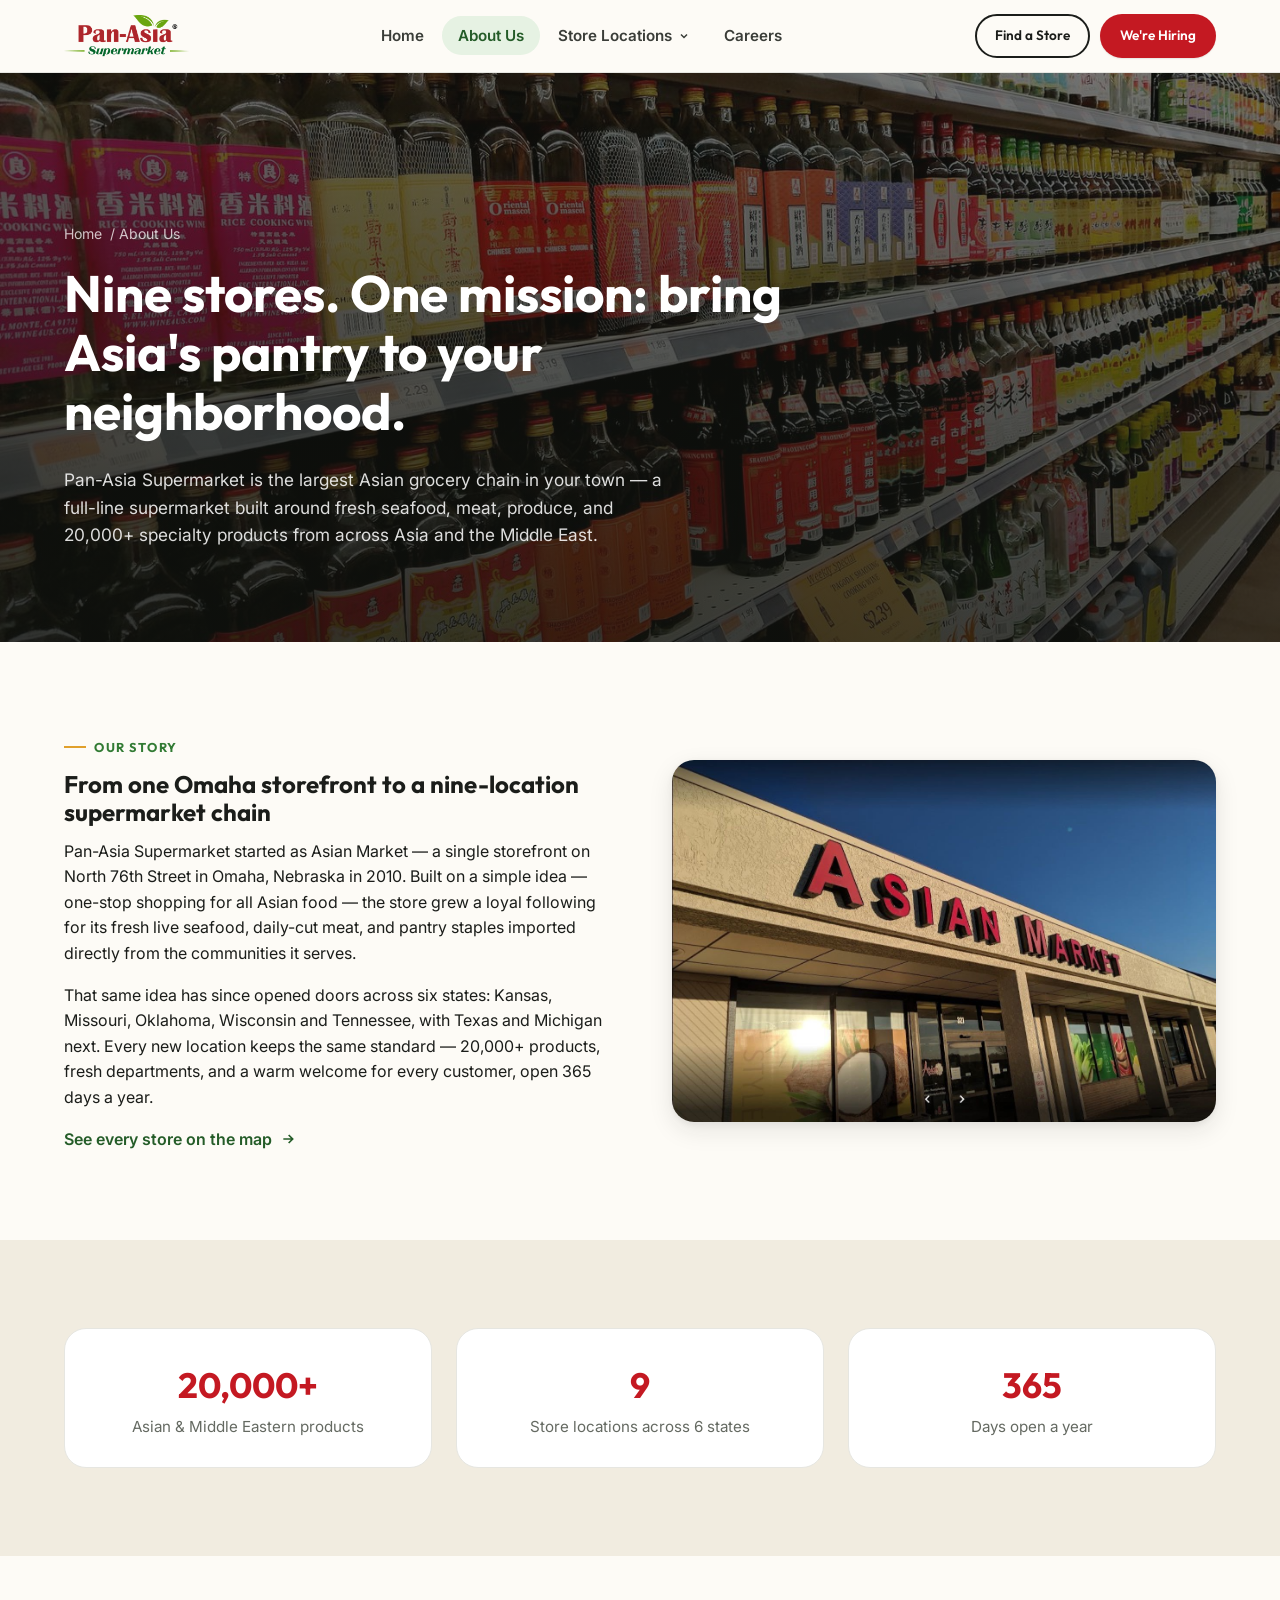
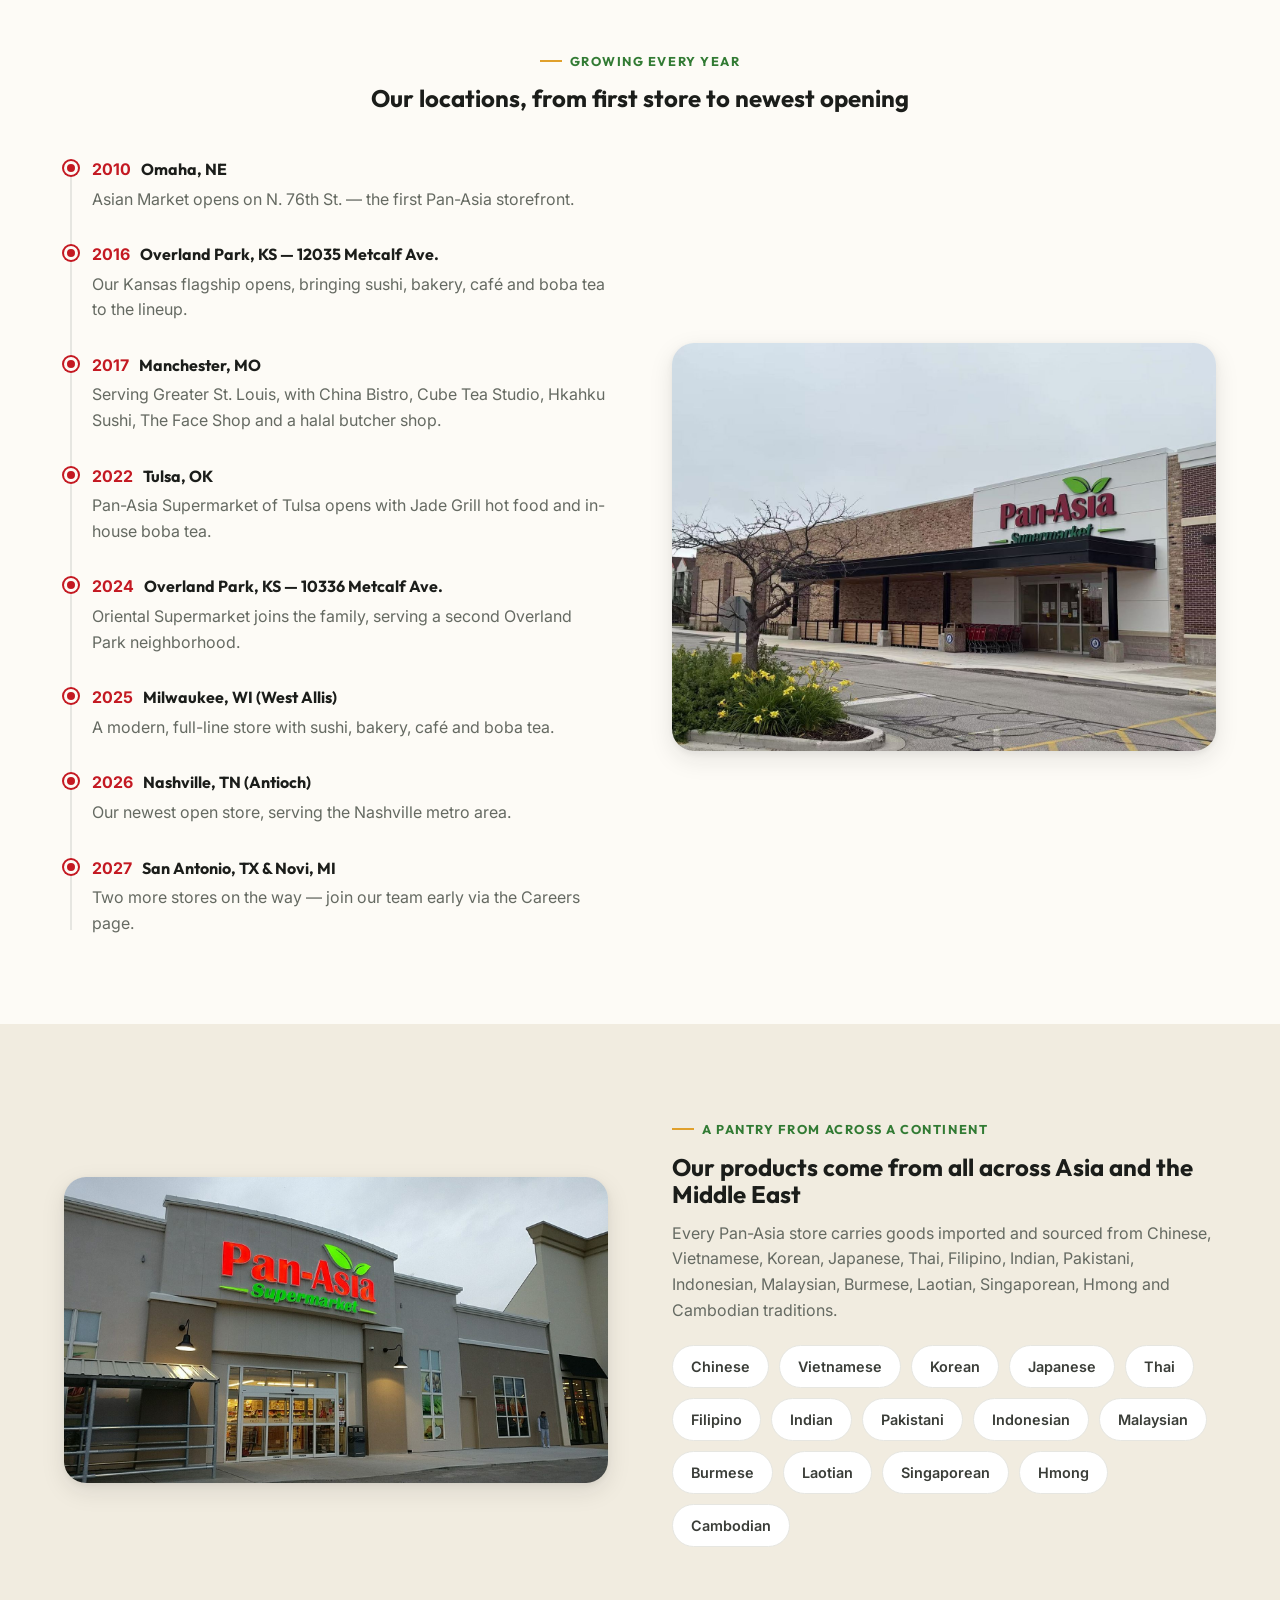
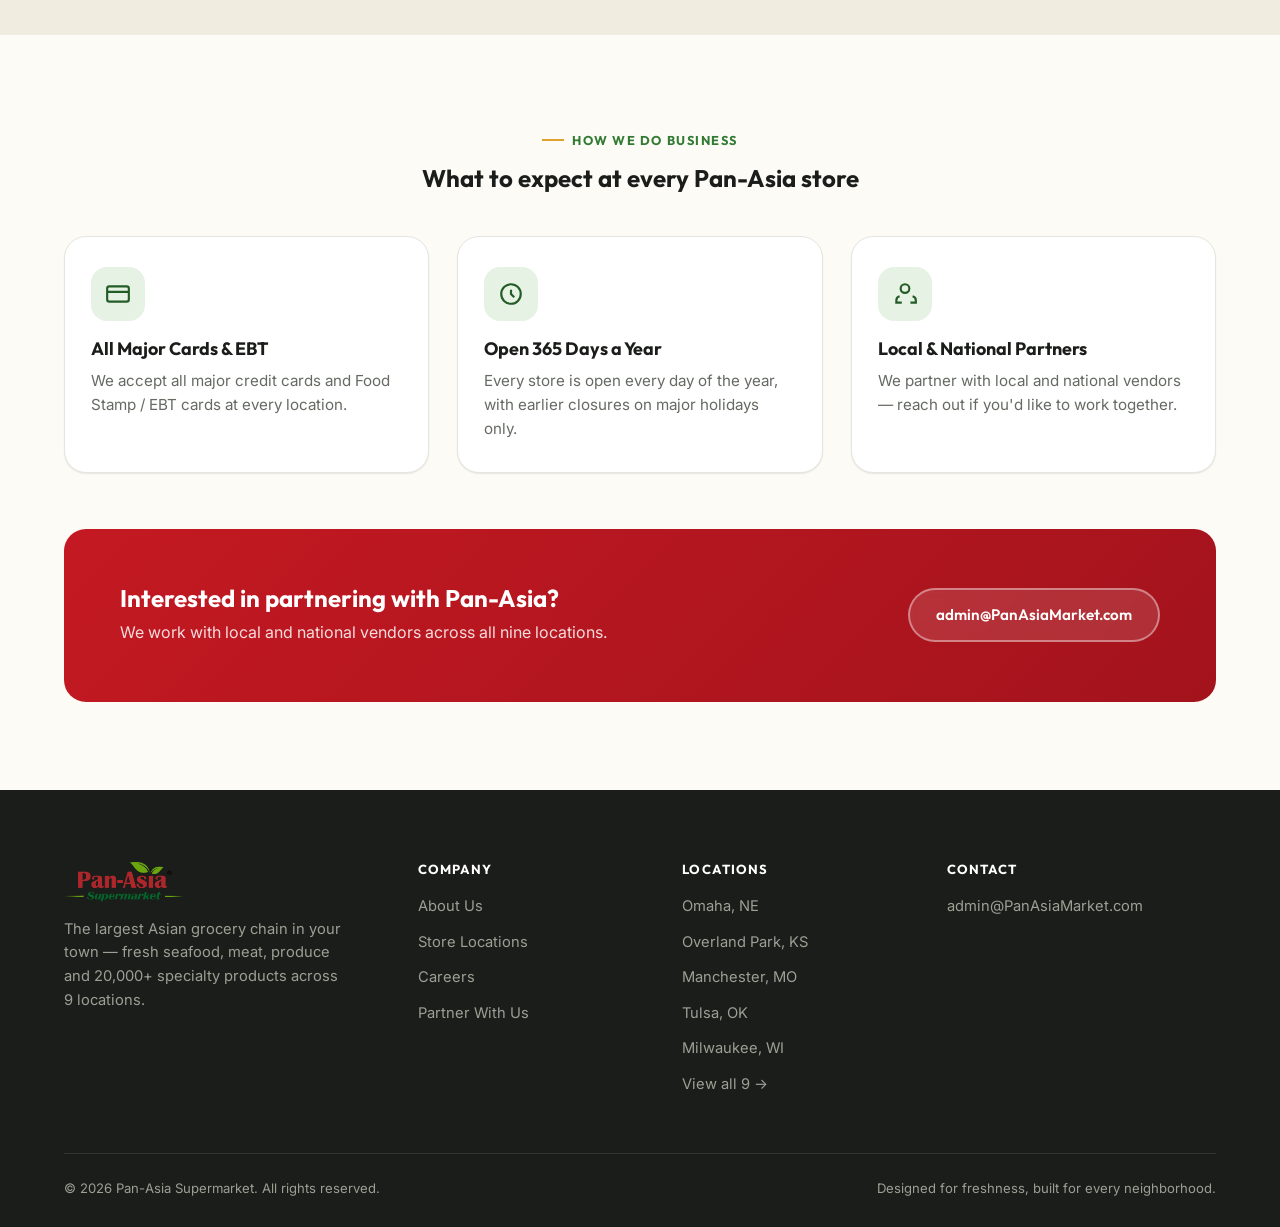
==== commit cf07e3a1: "v1.0 fix pass: link, text, UI and image corrections - Corrected mismapped store apply-form links; re" ====
--- a/about.html
+++ b/about.html
@@ -5,14 +5,14 @@
 <meta name="viewport" content="width=device-width, initial-scale=1.0">
 <title>About Us | Pan-Asia Supermarket</title>
 <meta name="description" content="From one Omaha storefront in 2010 to nine Asian grocery supermarkets across six states — learn the Pan-Asia Supermarket story.">
-<link rel="icon" href="assets/images/logo.jpg">
+<link rel="icon" href="assets/images/panasiafavicon.jpg">
 <link rel="stylesheet" href="css/styles.css">
 </head>
 <body>
 
 <header class="site-header">
   <div class="header-inner">
-    <a class="brand" href="index.html"><img src="assets/images/logo.jpg" alt="Pan-Asia Supermarket logo"></a>
+    <a class="brand" href="index.html"><img src="assets/images/panasialogo-r.png" alt="Pan-Asia Supermarket logo"></a>
     <nav class="nav-desktop" aria-label="Primary">
       <ul>
         <li><a class="nav-link" href="index.html">Home</a></li>
@@ -23,14 +23,14 @@
           </a>
           <div class="dropdown-panel">
             <a class="dropdown-link" href="locations/omaha.html"><strong>Omaha, NE</strong><span>Asian Market · since 2010</span></a>
-            <a class="dropdown-link" href="locations/overland-park-12035.html"><strong>Overland Park, KS</strong><span>12035 Metcalf Ave. · HQ</span></a>
+            <a class="dropdown-link" href="locations/overland-park-12035.html"><strong>Overland Park, KS</strong><span>12035 Metcalf Ave.</span></a>
             <a class="dropdown-link" href="locations/overland-park-10336.html"><strong>Overland Park, KS</strong><span>10336 Metcalf Ave. · Oriental Supermarket</span></a>
             <a class="dropdown-link" href="locations/manchester.html"><strong>Manchester, MO</strong><span>Greater St. Louis · since 2017</span></a>
             <a class="dropdown-link" href="locations/tulsa.html"><strong>Tulsa, OK</strong><span>since 2022</span></a>
             <a class="dropdown-link" href="locations/milwaukee.html"><strong>Milwaukee, WI</strong><span>West Allis · since 2025</span></a>
             <a class="dropdown-link" href="locations/nashville.html"><strong>Nashville, TN</strong><span>Antioch · since 2026</span></a>
             <a class="dropdown-link" href="locations/san-antonio.html"><strong>San Antonio, TX</strong><span class="tag-soon">Opening early 2027</span></a>
-            <a class="dropdown-link" href="locations/detroit.html"><strong>Detroit, MI</strong><span class="tag-soon">Opening 2027</span></a>
+            <a class="dropdown-link" href="locations/novi.html"><strong>Novi, MI</strong><span class="tag-soon">Opening 2027</span></a>
           </div>
         </li>
         <li><a class="nav-link" href="employment.html">Careers</a></li>
@@ -48,7 +48,7 @@
 
 <div class="nav-mobile" data-nav-mobile>
   <div class="nav-mobile-head">
-    <img src="assets/images/logo.jpg" alt="Pan-Asia Supermarket" style="height:34px;">
+    <img src="assets/images/panasialogo-r.png" alt="Pan-Asia Supermarket" style="height:34px;">
     <button class="nav-toggle" data-nav-close aria-label="Close menu">
       <svg viewBox="0 0 24 24" fill="none" stroke="currentColor" stroke-width="2"><path d="M6 6l12 12M6 18L18 6"/></svg>
     </button>
@@ -119,12 +119,12 @@
           <p>Our Kansas flagship opens, bringing sushi, bakery, café and boba tea to the lineup.</p>
         </div>
         <div class="timeline-item">
-          <span class="timeline-year">2017</span><strong>Manchester, MO — Corporate Headquarters</strong>
-          <p>Serving Greater St. Louis and home to our corporate headquarters, with China Bistro, boba tea and a halal butcher shop.</p>
+          <span class="timeline-year">2017</span><strong>Manchester, MO</strong>
+          <p>Serving Greater St. Louis, with China Bistro, Cube Tea Studio, Hkahku Sushi, The Face Shop and a halal butcher shop.</p>
         </div>
         <div class="timeline-item">
           <span class="timeline-year">2022</span><strong>Tulsa, OK</strong>
-          <p>Pan-Asia Supermarket of Tulsa opens with Jade Grill and Tsaocaa boba tea.</p>
+          <p>Pan-Asia Supermarket of Tulsa opens with Jade Grill hot food and in-house boba tea.</p>
         </div>
         <div class="timeline-item">
           <span class="timeline-year">2024</span><strong>Overland Park, KS — 10336 Metcalf Ave.</strong>
@@ -139,7 +139,7 @@
           <p>Our newest open store, serving the Nashville metro area.</p>
         </div>
         <div class="timeline-item">
-          <span class="timeline-year">2027</span><strong>San Antonio, TX &amp; Detroit, MI</strong>
+          <span class="timeline-year">2027</span><strong>San Antonio, TX &amp; Novi, MI</strong>
           <p>Two more stores on the way — join our team early via the Careers page.</p>
         </div>
       </div>
@@ -209,7 +209,7 @@
   <div class="container">
     <div class="footer-grid">
       <div class="footer-brand">
-        <img src="assets/images/logo.jpg" alt="Pan-Asia Supermarket">
+        <img src="assets/images/panasialogo-r.png" alt="Pan-Asia Supermarket">
         <p>The largest Asian grocery chain in your town — fresh seafood, meat, produce and 20,000+ specialty products across 9 locations.</p>
       </div>
       <div class="footer-col">
@@ -236,8 +236,6 @@
         <h4>Contact</h4>
         <ul>
           <li><a href="mailto:admin@panasiamarket.com">admin@PanAsiaMarket.com</a></li>
-          <li>Corporate HQ — Overland Park, KS</li>
-          <li><a href="tel:+19133459001">(913) 345-9001</a></li>
         </ul>
       </div>
     </div>
--- a/css/styles.css
+++ b/css/styles.css
@@ -456,6 +456,12 @@
   overflow: hidden;
   box-shadow: var(--shadow-md);
   border: 1px solid var(--ink-100);
+  /* Leaflet's internal panes use z-index up to 700 (popups/markers) — without
+     this, they compare against page-level UI like the mobile nav (z-index 200)
+     and dropdown, and can render on top of them. This contains Leaflet's
+     stacking inside its own context so it never escapes the map box. */
+  position: relative;
+  z-index: 0;
 }
 .map-canvas { width: 100%; height: 100%; background: var(--sand-100); }
 .map-canvas.h-lg { height: 560px; }
@@ -482,6 +488,46 @@
 .map-legend span { display: inline-flex; align-items: center; gap: 8px; }
 .legend-dot { width: 12px; height: 12px; border-radius: 50%; display: inline-block; }
 
+/* ---------- QR popup (WeChat) ---------- */
+.qr-modal {
+  position: fixed; inset: 0; z-index: 300;
+  display: flex; align-items: center; justify-content: center;
+  padding: 24px;
+  opacity: 0; visibility: hidden;
+  transition: opacity 0.2s ease, visibility 0.2s ease;
+}
+.qr-modal.is-open { opacity: 1; visibility: visible; }
+.qr-modal-backdrop {
+  position: absolute; inset: 0;
+  background: rgba(20, 22, 18, 0.68);
+  backdrop-filter: blur(2px);
+}
+.qr-modal-panel {
+  position: relative;
+  background: var(--white);
+  border-radius: var(--radius-lg);
+  box-shadow: var(--shadow-lg);
+  padding: 28px;
+  max-width: 340px;
+  width: 100%;
+  text-align: center;
+  transform: translateY(10px) scale(0.98);
+  transition: transform 0.2s ease;
+}
+.qr-modal.is-open .qr-modal-panel { transform: translateY(0) scale(1); }
+.qr-modal-panel img { border-radius: var(--radius-md); margin: 0 auto 16px; }
+.qr-modal-panel p { margin: 0; font-family: var(--font-display); font-weight: 600; color: var(--ink-900); }
+.qr-modal-close {
+  position: absolute; top: -14px; right: -14px;
+  width: 34px; height: 34px; border-radius: 50%;
+  background: var(--ink-900); color: var(--white);
+  border: 3px solid var(--white);
+  font-size: 1.2rem; line-height: 1;
+  display: flex; align-items: center; justify-content: center;
+  cursor: pointer;
+}
+.social-badge.is-button { border: none; cursor: pointer; font: inherit; }
+
 /* ---------- Split layout ---------- */
 .split {
   display: grid;
@@ -543,6 +589,8 @@
   position: relative;
 }
 .dining-card-media img { width: 100%; height: 100%; object-fit: cover; }
+.dining-card-media.is-logo { background: var(--white); }
+.dining-card-media.is-logo img { object-fit: contain; padding: 18px; }
 .dining-card-media svg { width: 40px; height: 40px; opacity: 0.55; }
 .dining-card-kind {
   position: absolute; top: 12px; left: 12px;
@@ -669,13 +717,7 @@
 /* ---------- Footer ---------- */
 .site-footer { background: var(--ink-900); color: var(--ink-100); padding: 72px 0 28px; }
 .footer-grid { display: grid; grid-template-columns: 1.4fr 1fr 1fr 1.2fr; gap: 40px; }
-.footer-brand img {
-  height: 40px;
-  margin-bottom: 16px;
-  background: var(--white);
-  padding: 8px 14px;
-  border-radius: var(--radius-sm);
-}
+.footer-brand img { height: 40px; margin-bottom: 16px; }
 .footer-brand p { color: var(--ink-300); font-size: 0.92rem; max-width: 280px; }
 .footer-col h4 {
   color: var(--white); font-size: 0.82rem; text-transform: uppercase; letter-spacing: 0.08em;
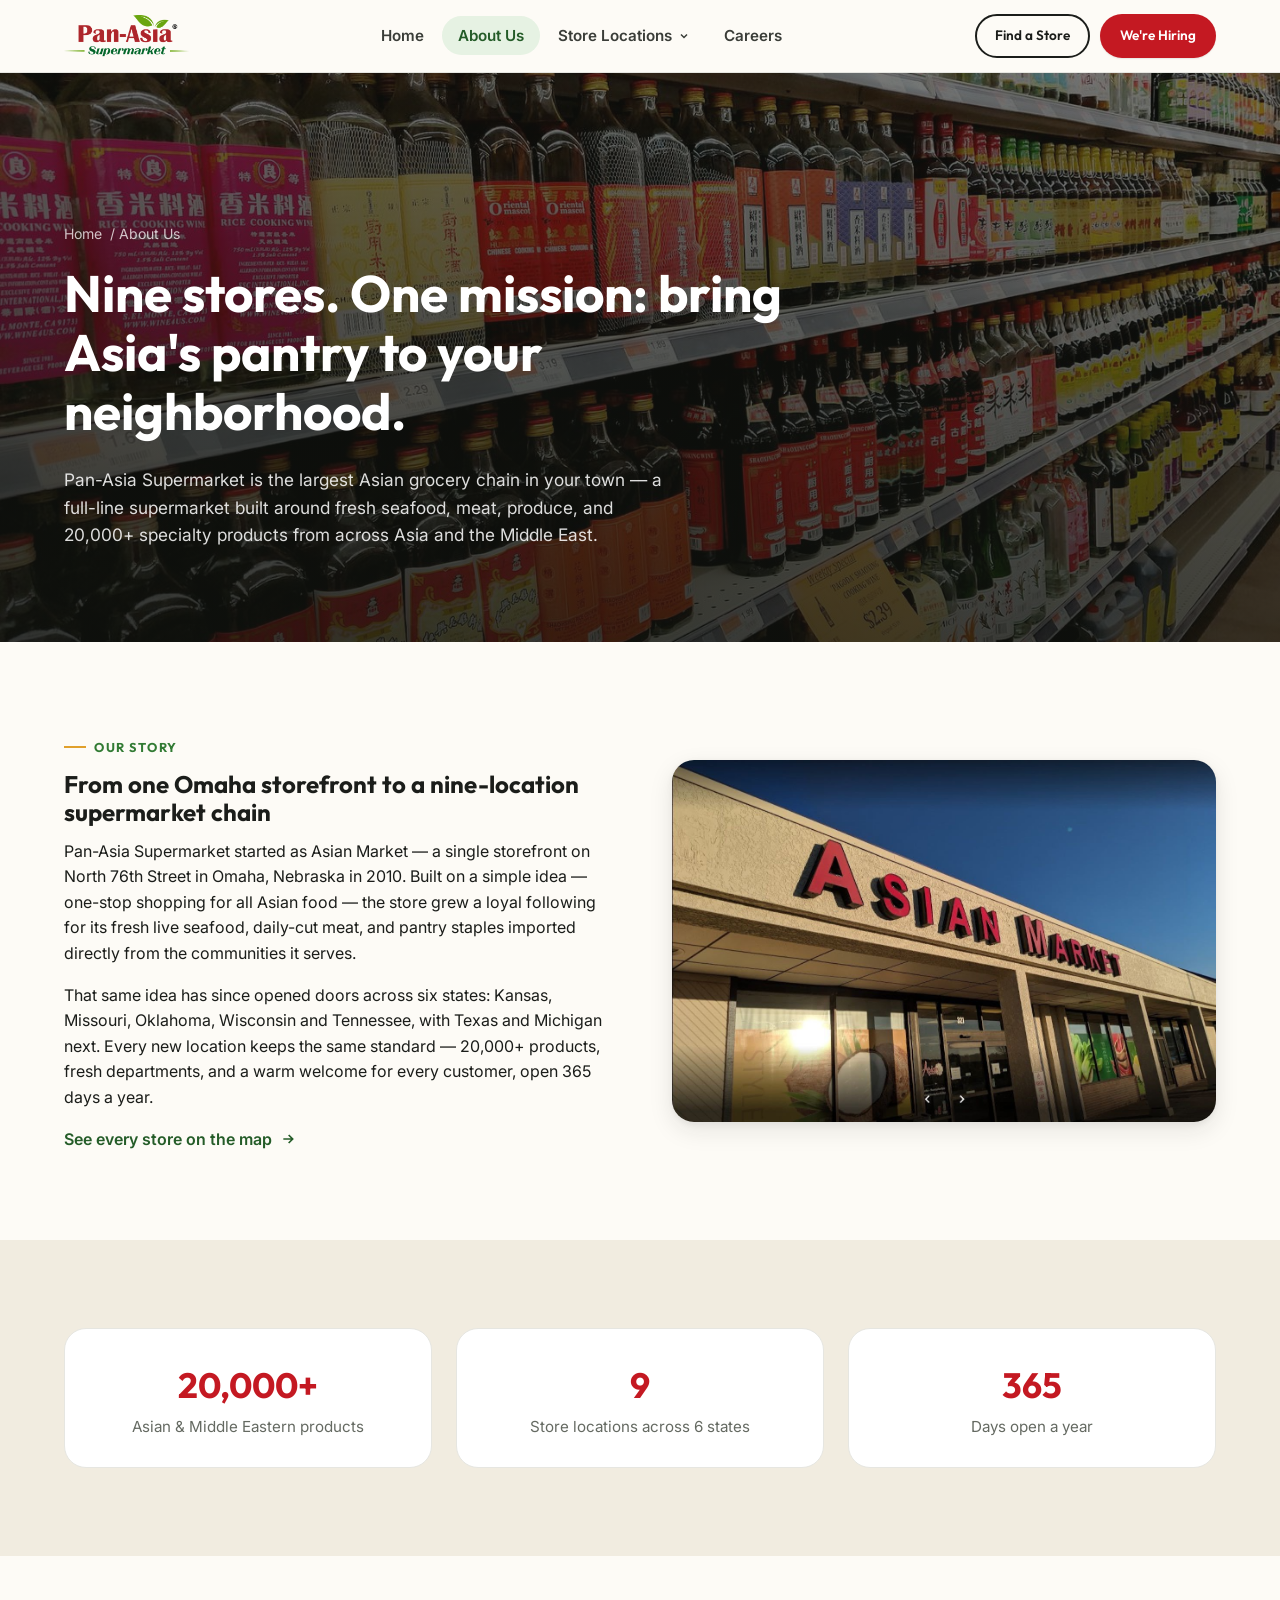
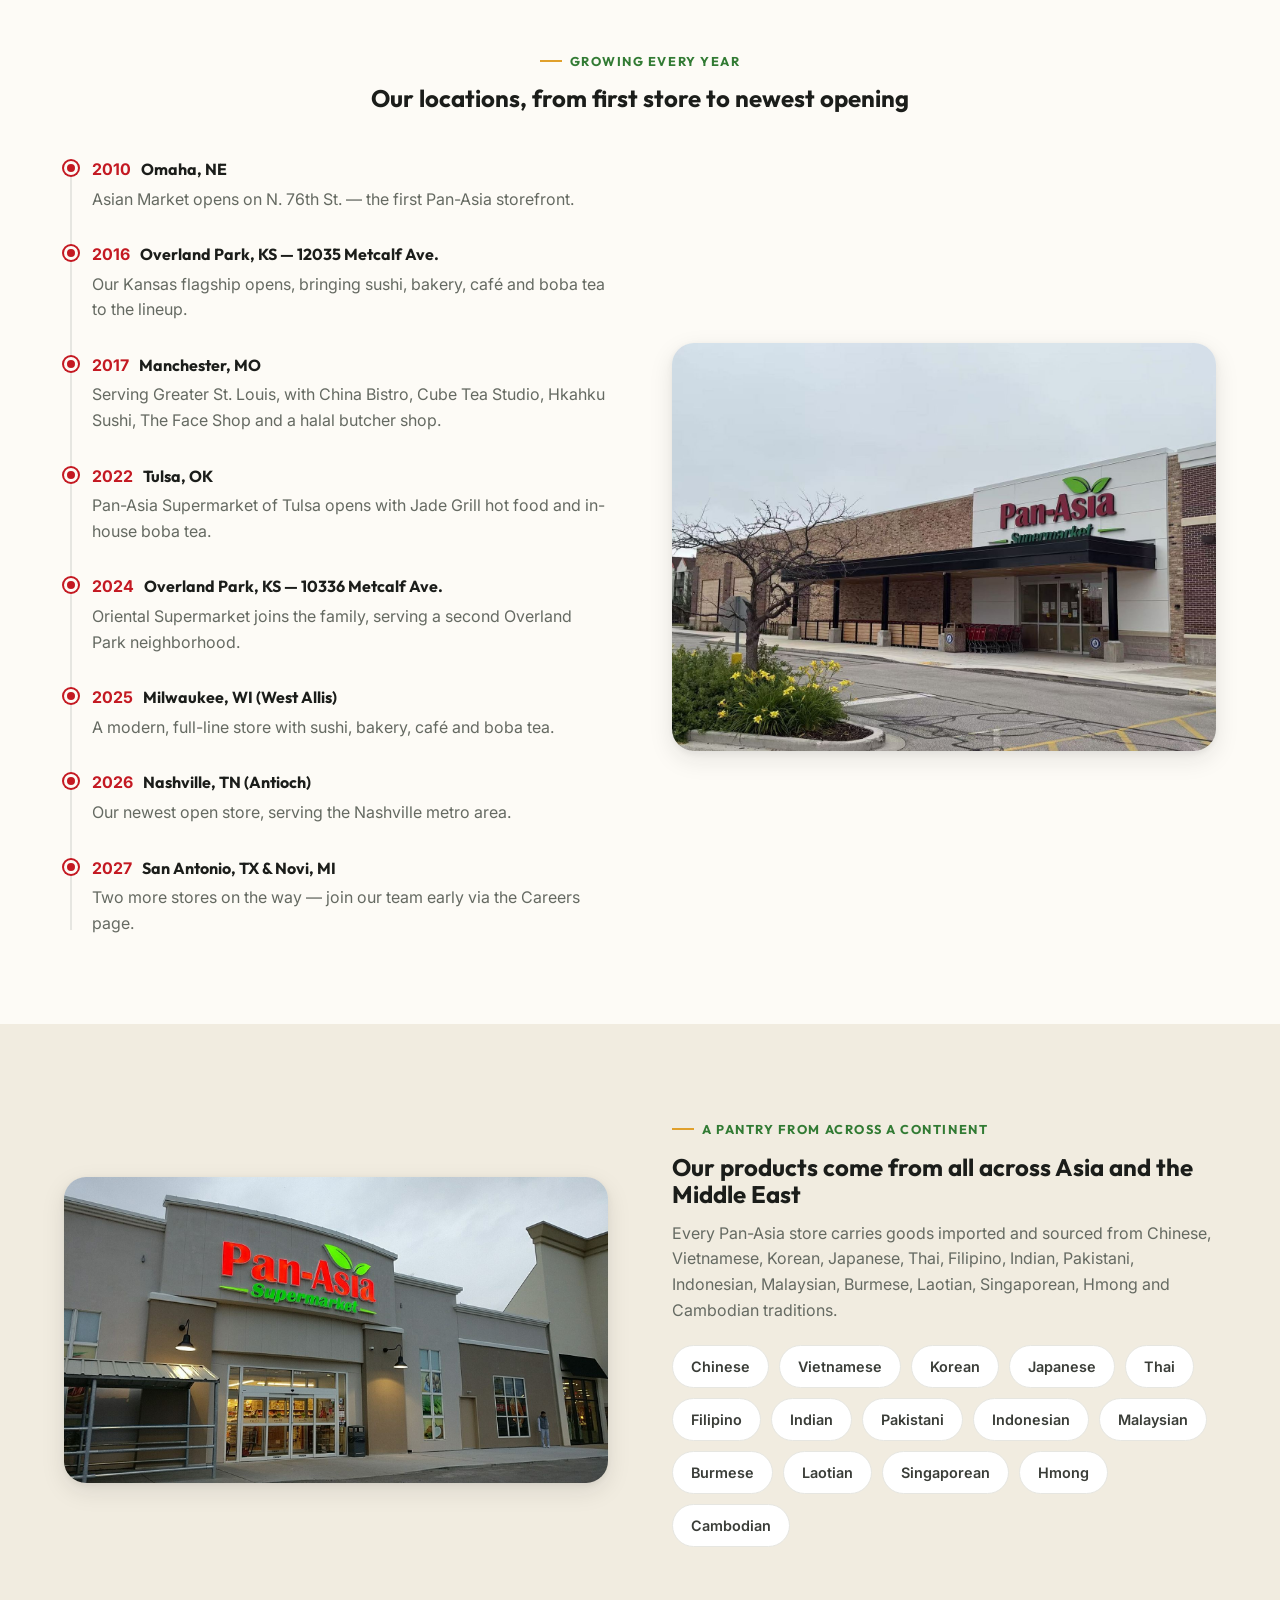
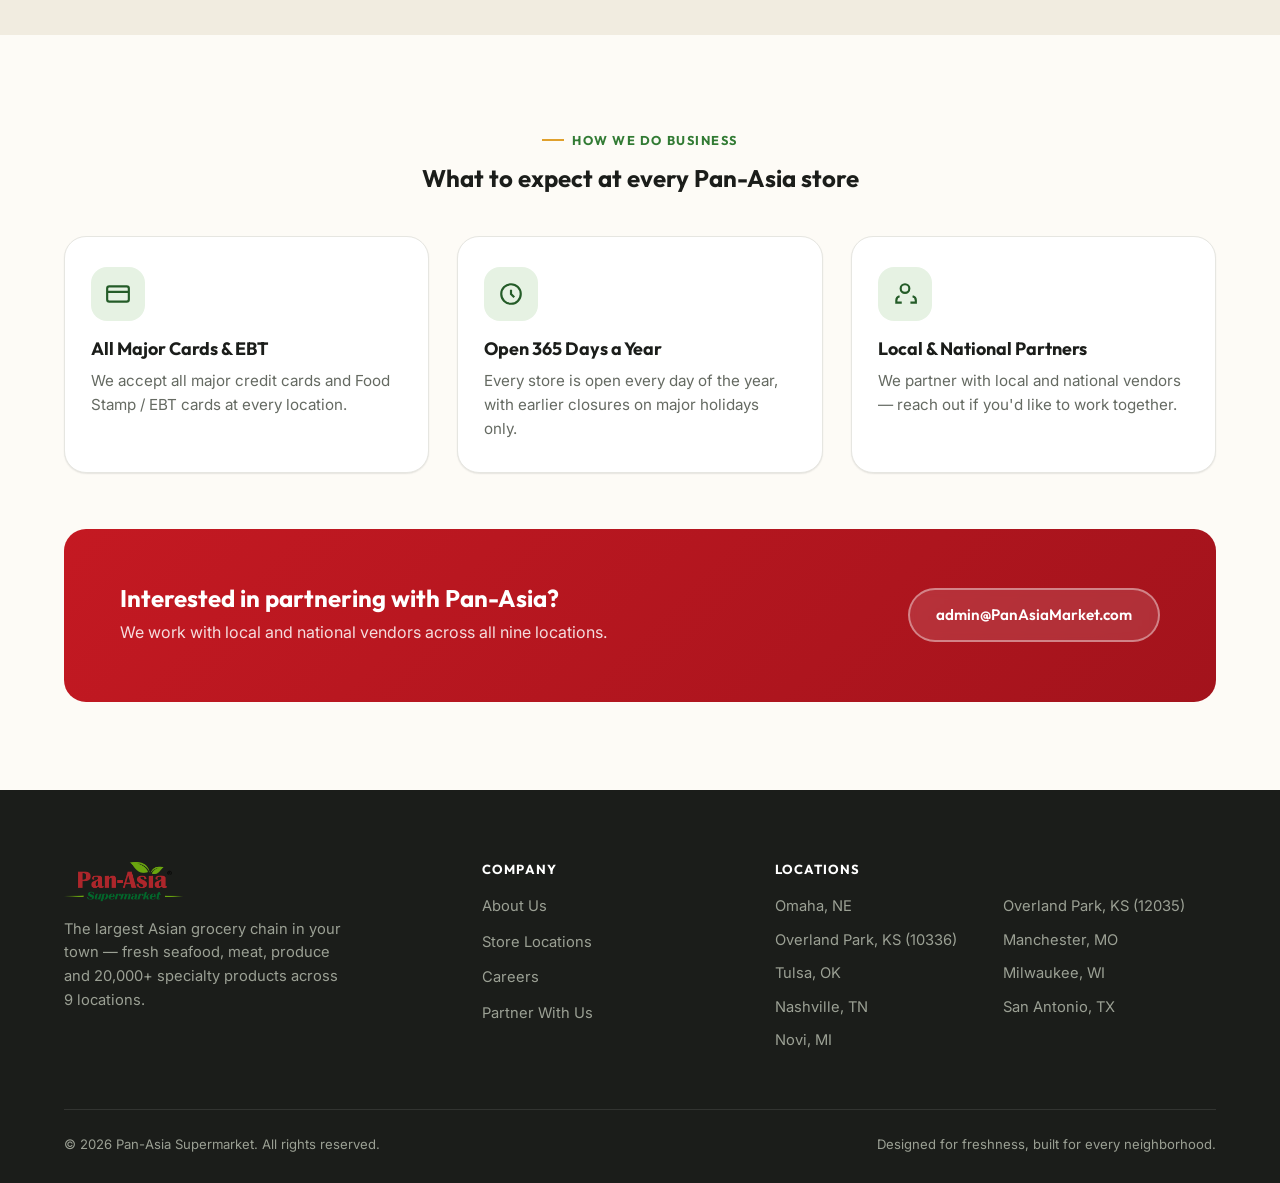
==== commit 66842076: "Add newsletter signups, Cafe Vie, footer/logo overhaul - Embed real Mailchimp signup forms per store" ====
--- a/about.html
+++ b/about.html
@@ -223,20 +223,7 @@
       </div>
       <div class="footer-col">
         <h4>Locations</h4>
-        <ul>
-          <li><a href="locations/omaha.html">Omaha, NE</a></li>
-          <li><a href="locations/overland-park-12035.html">Overland Park, KS</a></li>
-          <li><a href="locations/manchester.html">Manchester, MO</a></li>
-          <li><a href="locations/tulsa.html">Tulsa, OK</a></li>
-          <li><a href="locations/milwaukee.html">Milwaukee, WI</a></li>
-          <li><a href="locations.html">View all 9 →</a></li>
-        </ul>
-      </div>
-      <div class="footer-col">
-        <h4>Contact</h4>
-        <ul>
-          <li><a href="mailto:admin@panasiamarket.com">admin@PanAsiaMarket.com</a></li>
-        </ul>
+        <ul class="footer-locations-grid"><li><a href="locations/omaha.html">Omaha, NE</a></li><li><a href="locations/overland-park-12035.html">Overland Park, KS (12035)</a></li><li><a href="locations/overland-park-10336.html">Overland Park, KS (10336)</a></li><li><a href="locations/manchester.html">Manchester, MO</a></li><li><a href="locations/tulsa.html">Tulsa, OK</a></li><li><a href="locations/milwaukee.html">Milwaukee, WI</a></li><li><a href="locations/nashville.html">Nashville, TN</a></li><li><a href="locations/san-antonio.html">San Antonio, TX</a></li><li><a href="locations/novi.html">Novi, MI</a></li></ul>
       </div>
     </div>
     <div class="footer-bottom">
--- a/css/styles.css
+++ b/css/styles.css
@@ -608,6 +608,30 @@
 .dining-card-actions { margin-top: auto; display: flex; gap: 10px; flex-wrap: wrap; }
 .dining-card-note { font-size: 0.84rem; color: var(--ink-500); }
 
+/* ---------- Newsletter signup embed ---------- */
+.newsletter-embed {
+  max-width: 500px;
+  margin: 0 auto;
+  border-radius: var(--radius-lg);
+  overflow: hidden;
+  box-shadow: var(--shadow-md);
+  border: 1px solid var(--ink-100);
+  background: var(--white);
+}
+.newsletter-embed iframe { width: 100%; height: 800px; border: none; display: block; }
+.newsletter-card {
+  max-width: 440px;
+  margin: 0 auto;
+  background: var(--white);
+  border: 1px solid var(--ink-100);
+  border-radius: var(--radius-lg);
+  padding: 32px;
+  text-align: center;
+  box-shadow: var(--shadow-sm);
+}
+.newsletter-card svg { width: 40px; height: 40px; color: var(--red-600); margin: 0 auto 14px; }
+.newsletter-card p { color: var(--ink-500); margin: 0 0 20px; }
+
 .social-row { display: flex; gap: 10px; flex-wrap: wrap; }
 .social-badge {
   width: 42px; height: 42px;
@@ -716,7 +740,8 @@
 
 /* ---------- Footer ---------- */
 .site-footer { background: var(--ink-900); color: var(--ink-100); padding: 72px 0 28px; }
-.footer-grid { display: grid; grid-template-columns: 1.4fr 1fr 1fr 1.2fr; gap: 40px; }
+.footer-grid { display: grid; grid-template-columns: 1.2fr 0.8fr 1.4fr; gap: 40px; }
+.footer-col ul.footer-locations-grid { display: grid; grid-template-columns: 1fr 1fr; gap: 8px 16px; }
 .footer-brand img { height: 40px; margin-bottom: 16px; }
 .footer-brand p { color: var(--ink-300); font-size: 0.92rem; max-width: 280px; }
 .footer-col h4 {
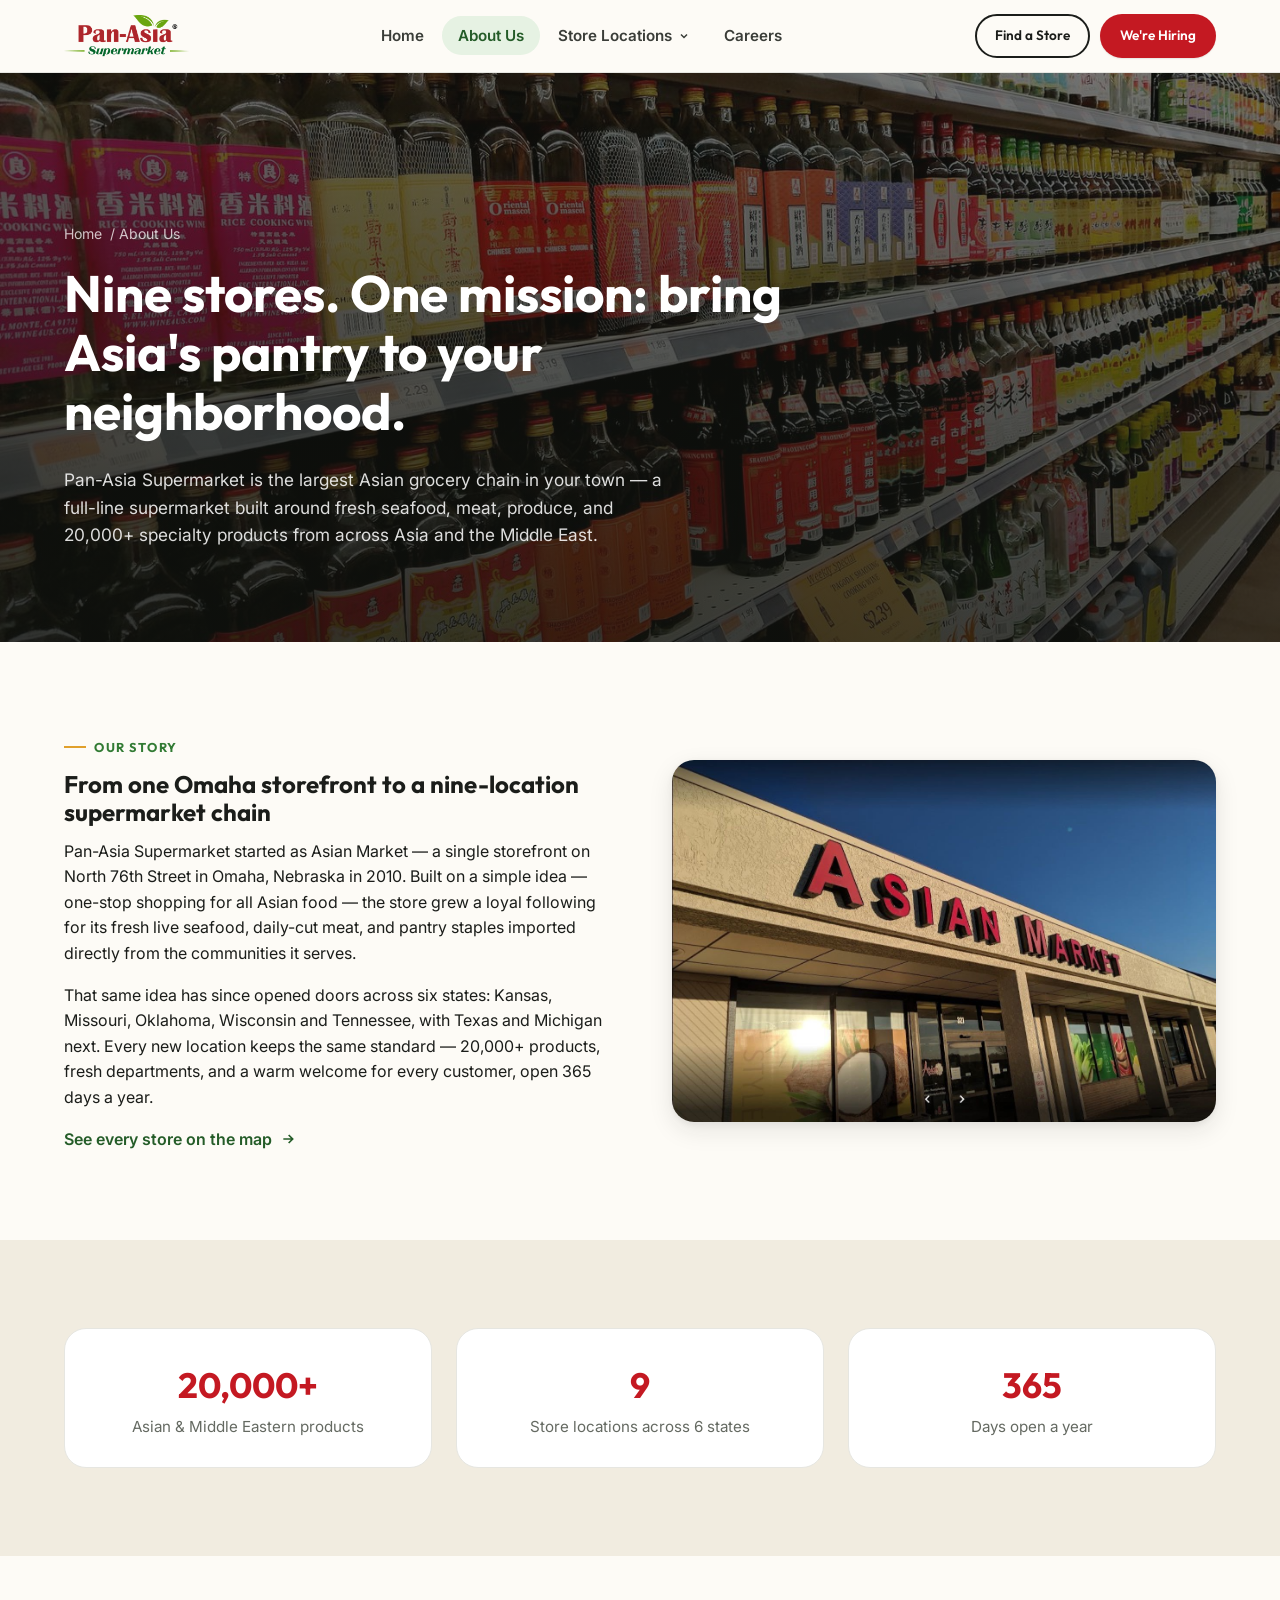
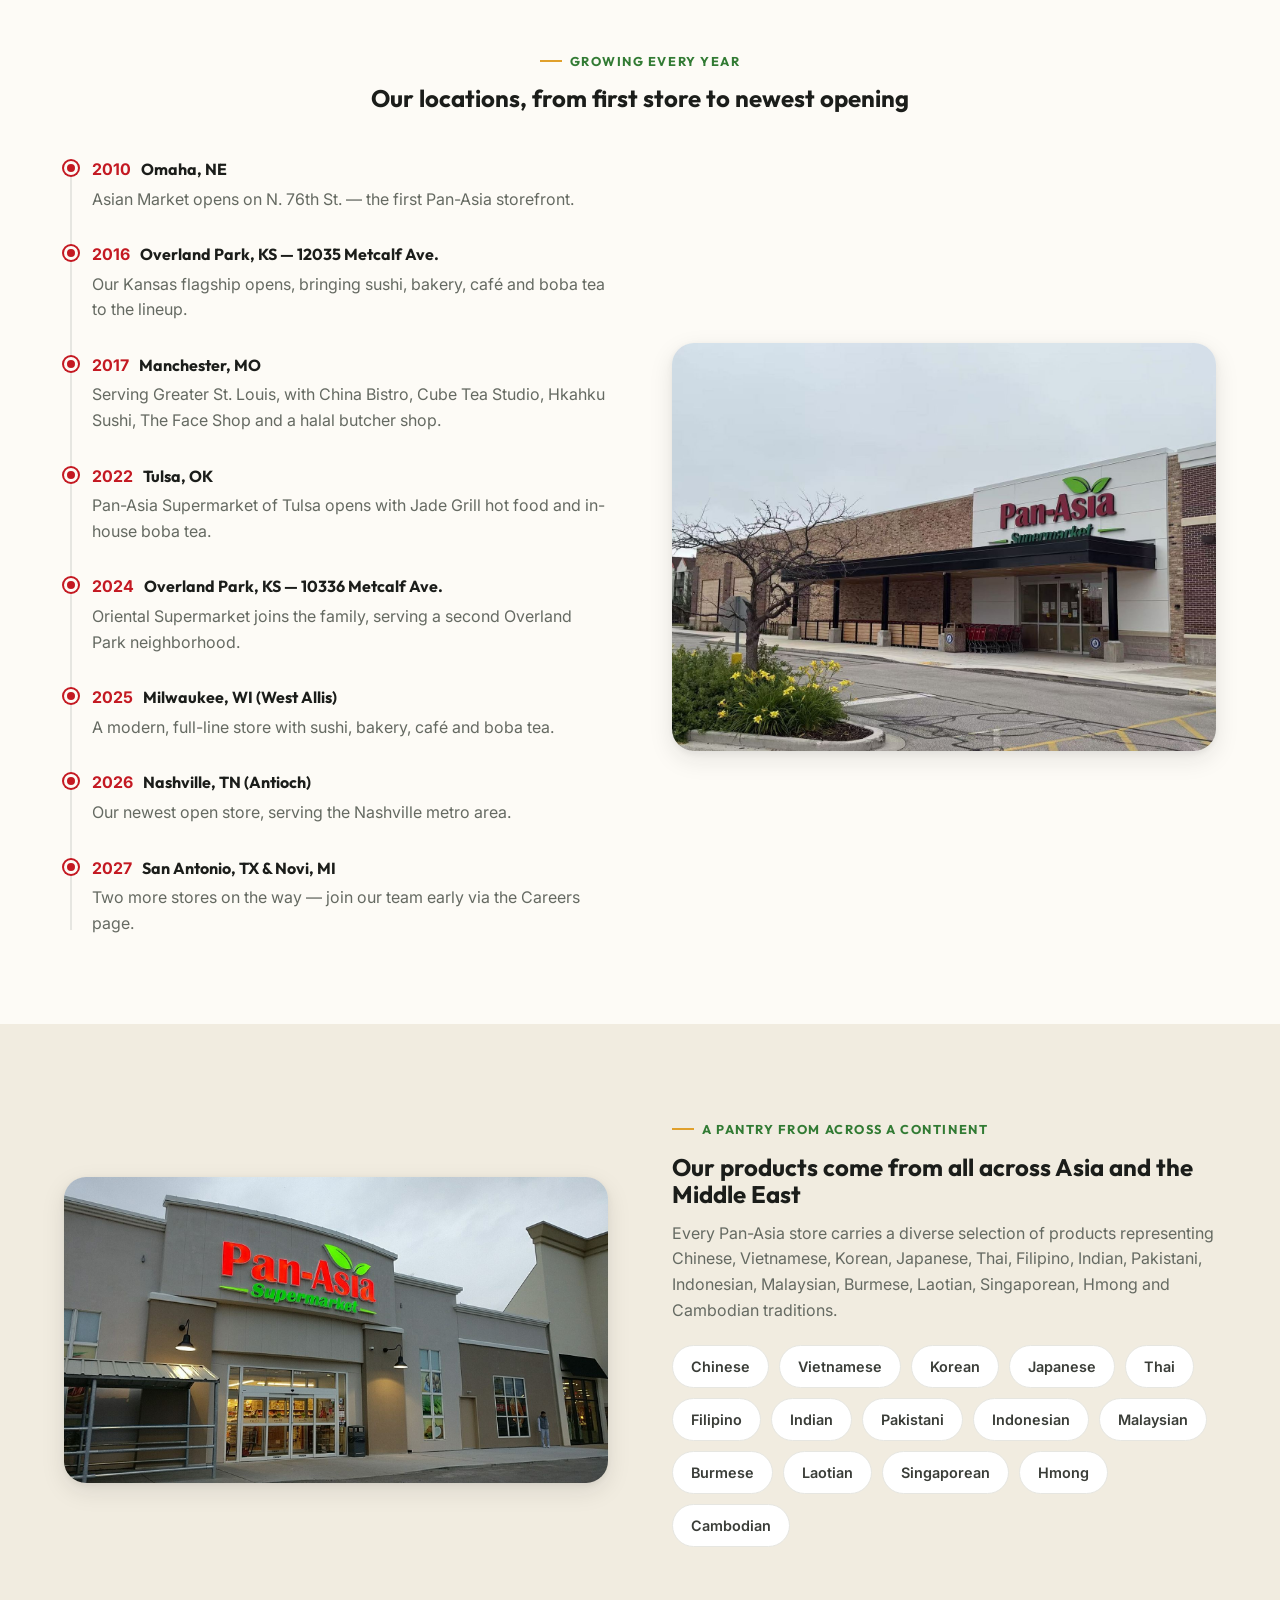
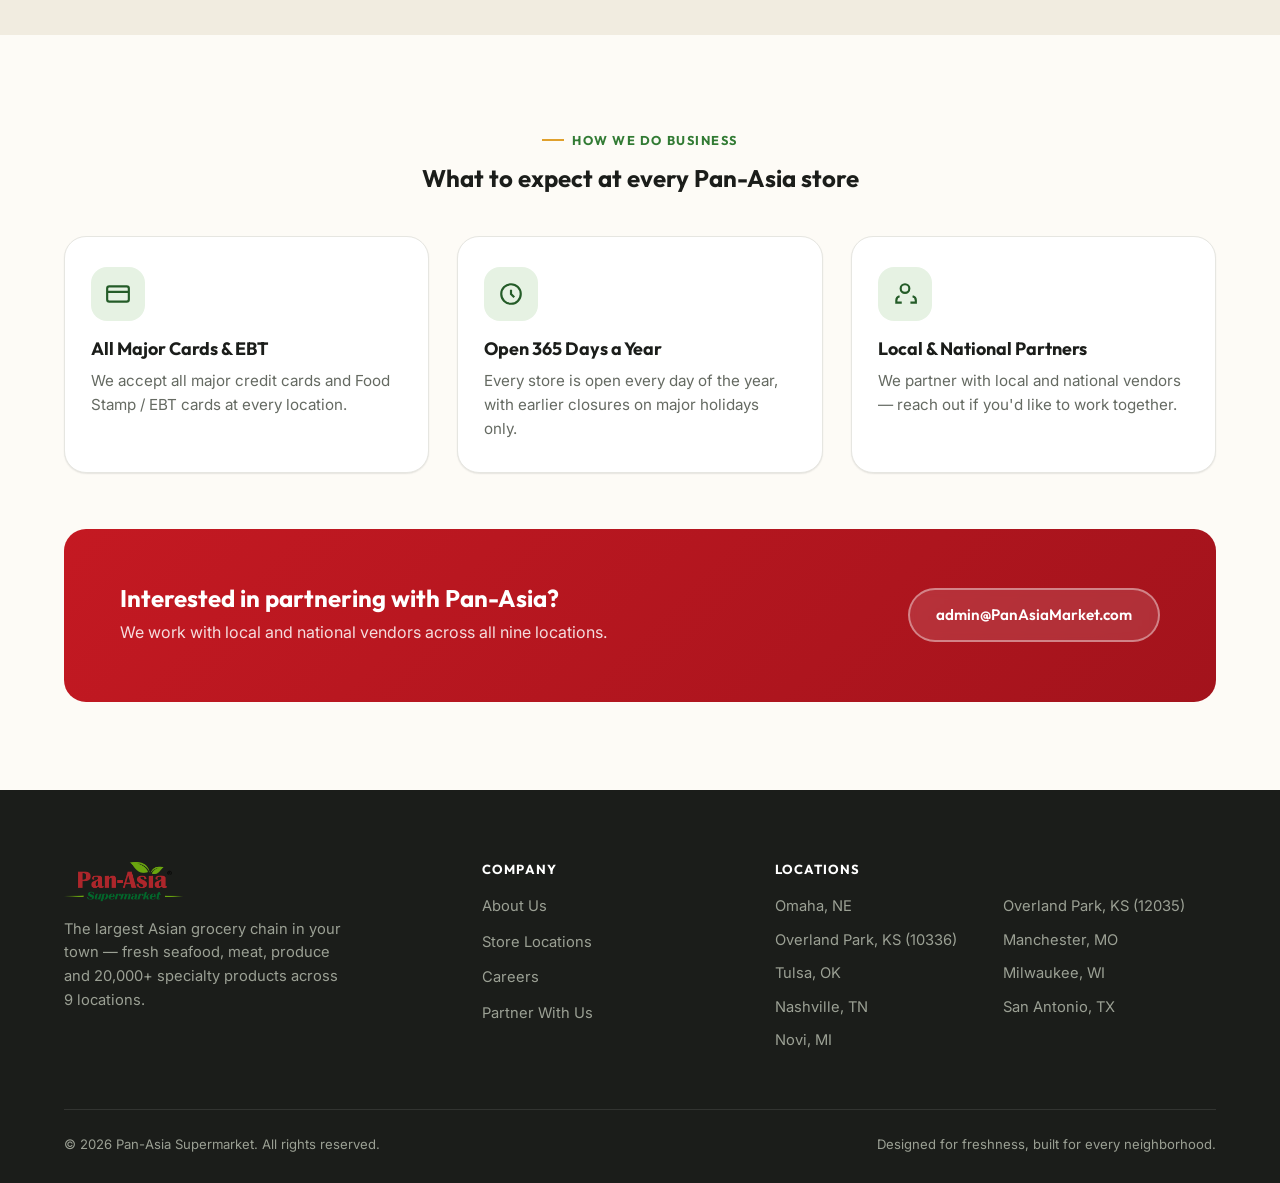
==== commit f02560a6: "Update About and Careers page copy Co-Authored-By: Claude Opus 5.5 <noreply@anthropic.com>" ====
--- a/about.html
+++ b/about.html
@@ -159,7 +159,7 @@
       <div data-reveal>
         <div class="eyebrow">A pantry from across a continent</div>
         <h2>Our products come from all across Asia and the Middle East</h2>
-        <p class="color-muted">Every Pan-Asia store carries goods imported and sourced from Chinese, Vietnamese, Korean, Japanese, Thai, Filipino, Indian, Pakistani, Indonesian, Malaysian, Burmese, Laotian, Singaporean, Hmong and Cambodian traditions.</p>
+        <p class="color-muted">Every Pan-Asia store carries a diverse selection of products representing Chinese, Vietnamese, Korean, Japanese, Thai, Filipino, Indian, Pakistani, Indonesian, Malaysian, Burmese, Laotian, Singaporean, Hmong and Cambodian traditions.</p>
         <div class="pill-list" style="margin-top:22px;">
           <span class="pill">Chinese</span><span class="pill">Vietnamese</span><span class="pill">Korean</span>
           <span class="pill">Japanese</span><span class="pill">Thai</span><span class="pill">Filipino</span>
